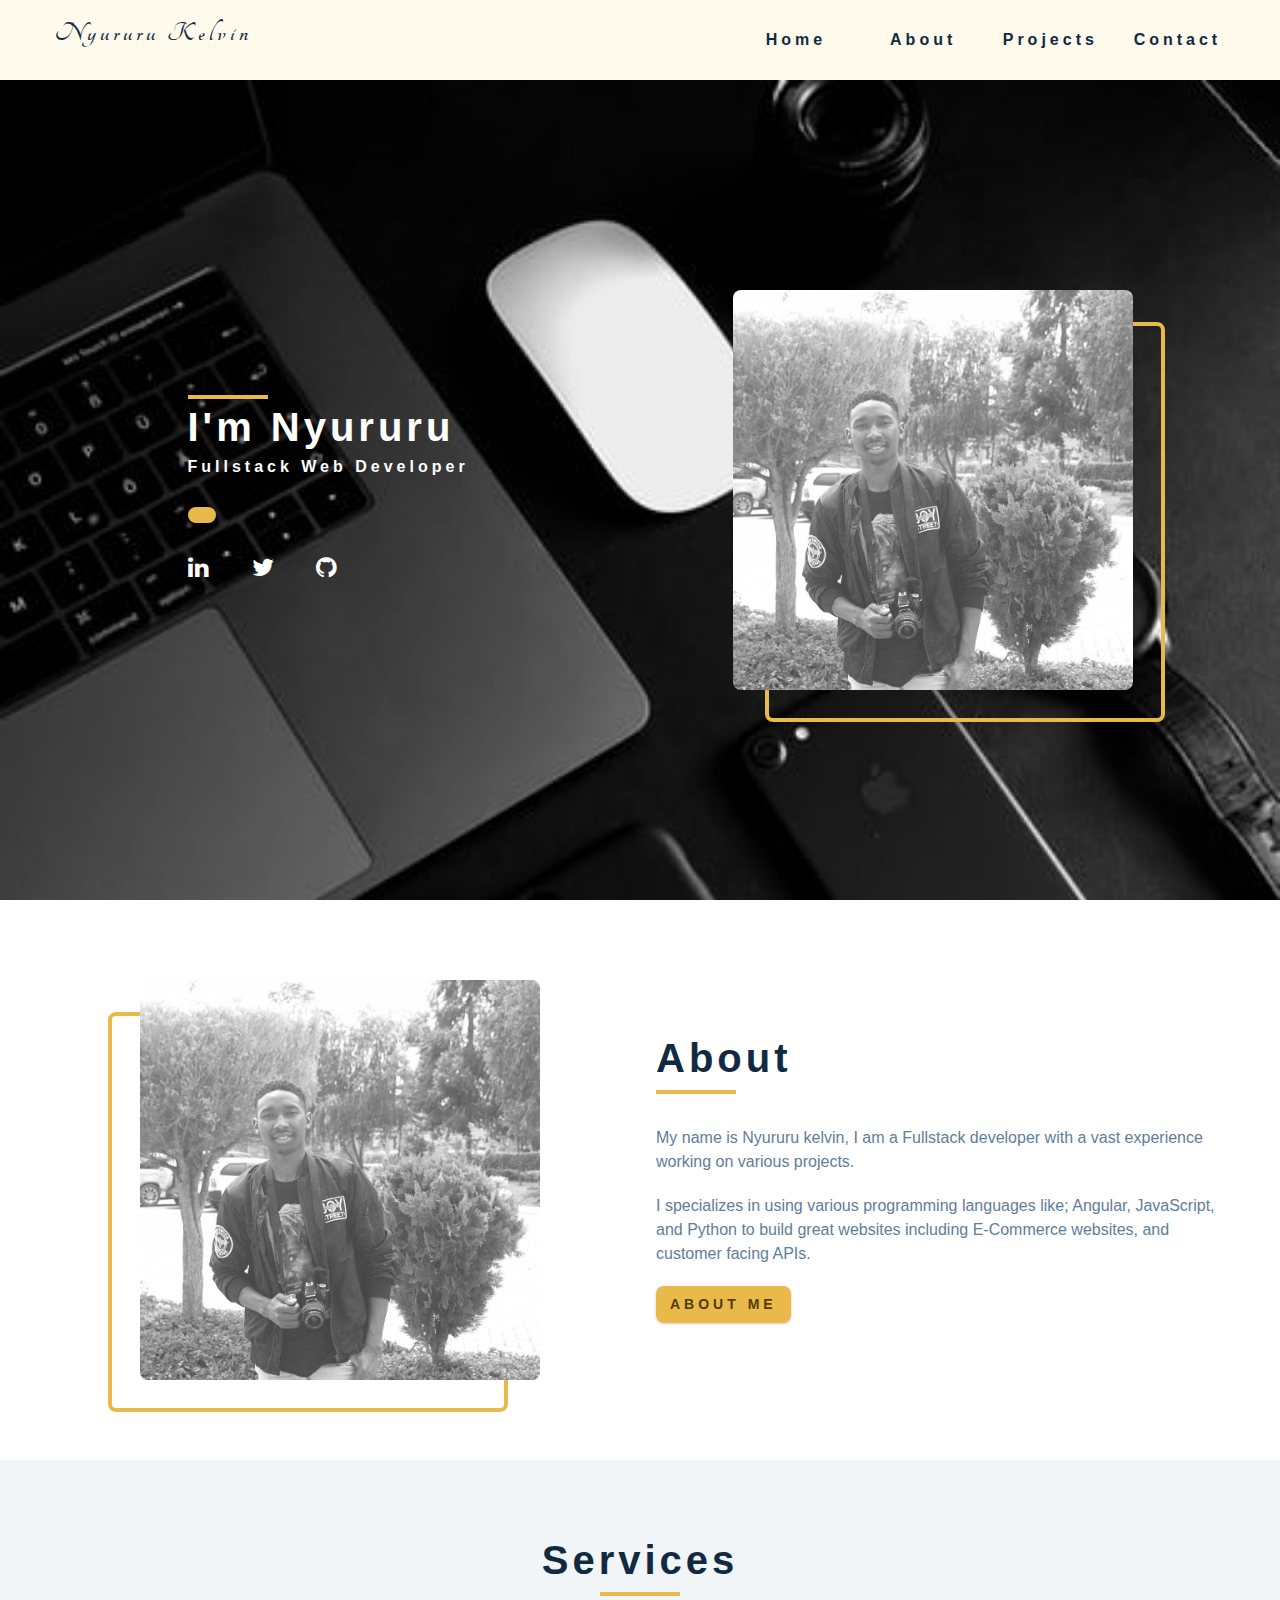
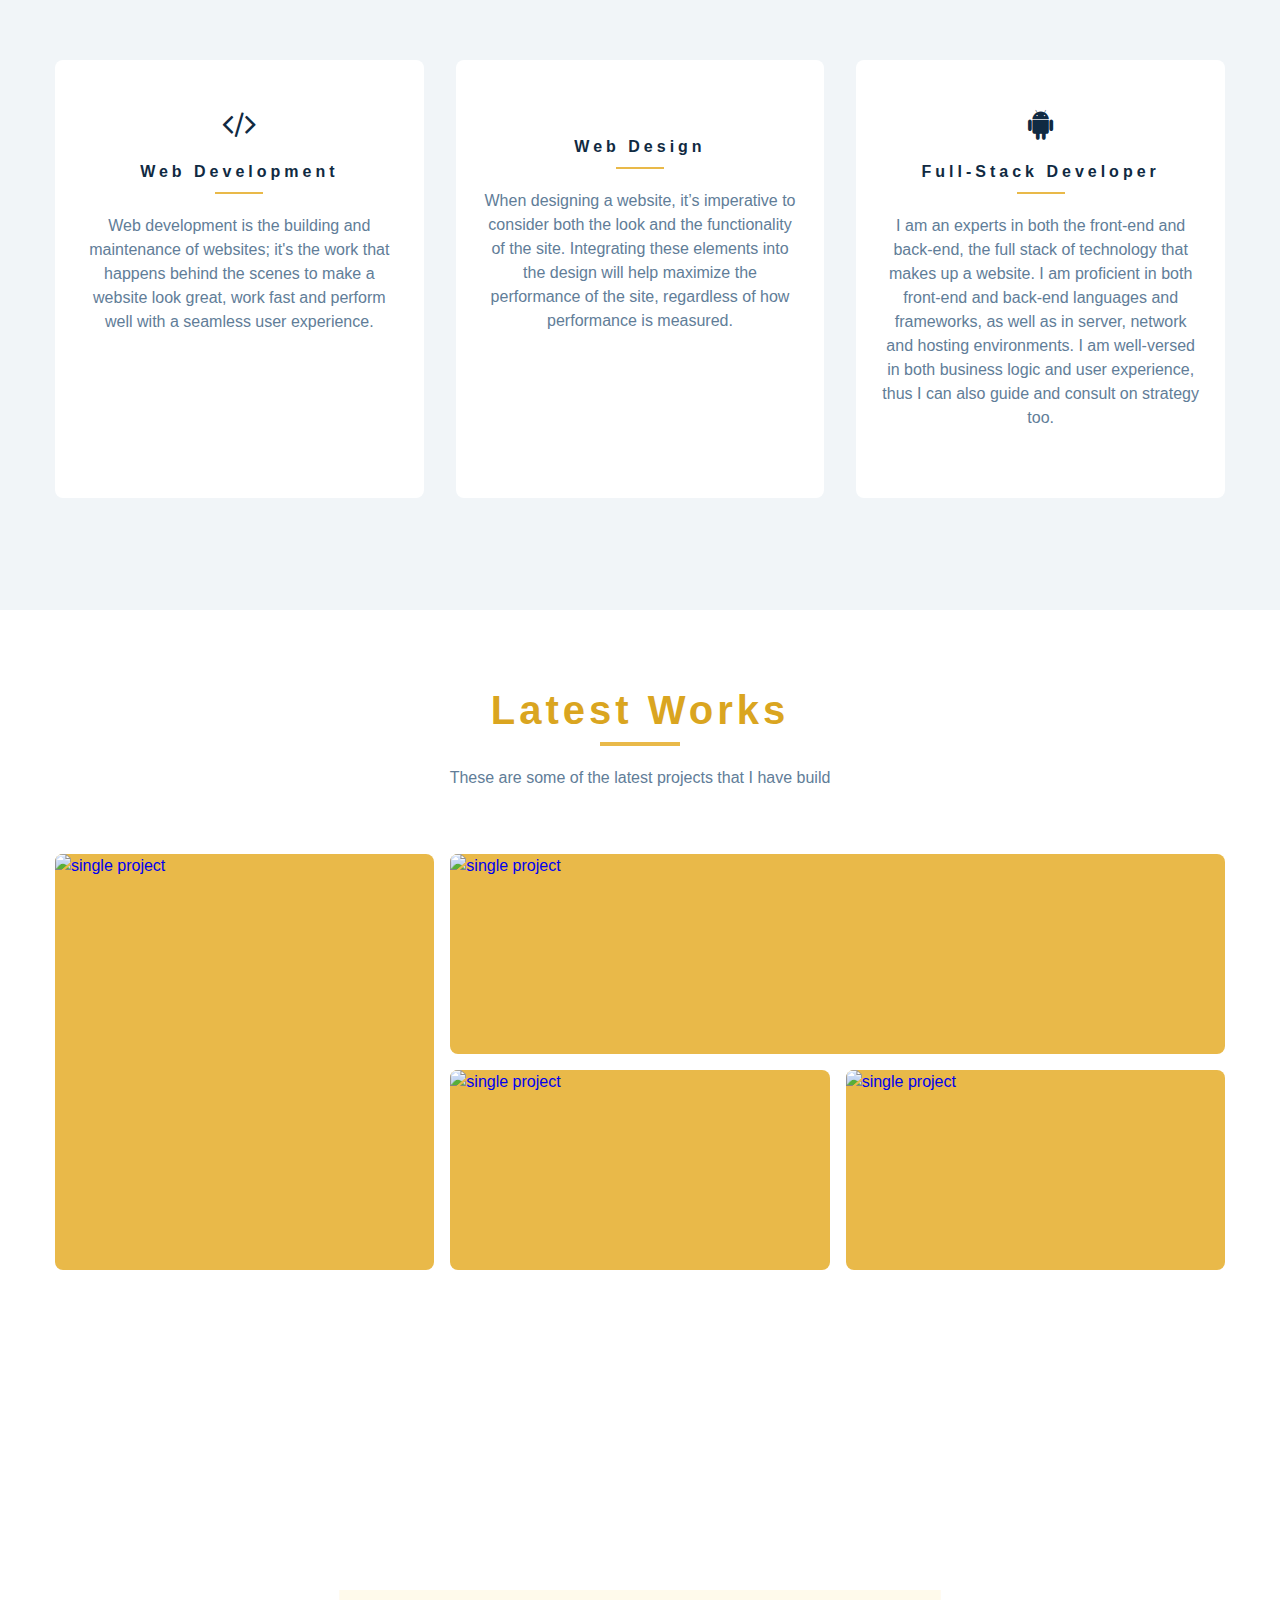
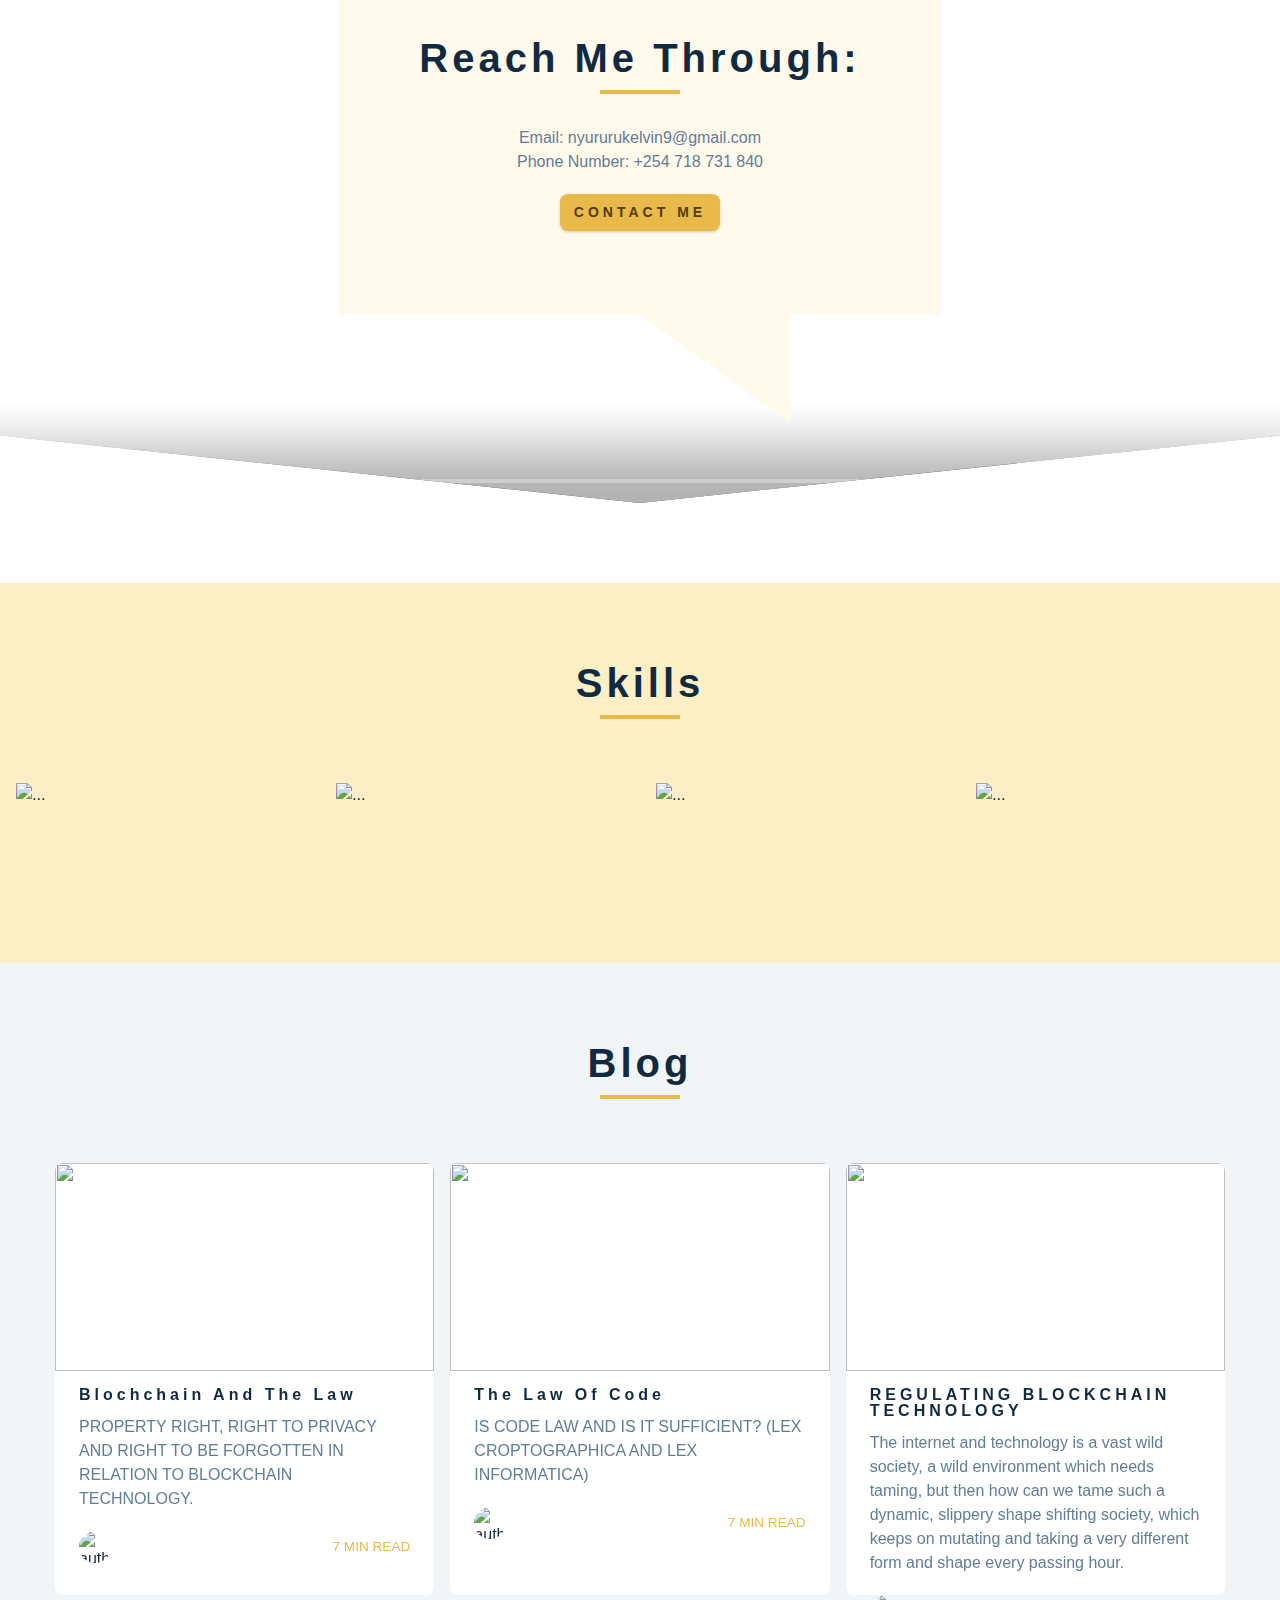
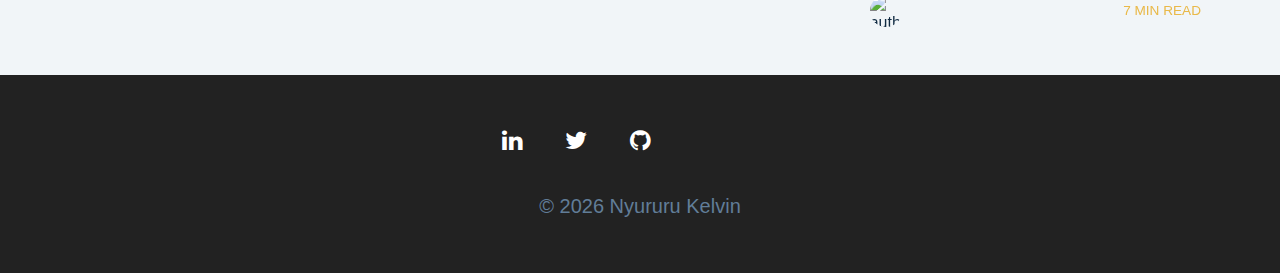
==== index.html @ dbee52d7 "my commit capitalize links" ====
<!DOCTYPE html>
<html lang="en">
  <head>
    <meta charset="UTF-8" />
    <meta name="viewport" content="width=device-width, initial-scale=1.0" />
    <title>Nyururu Kelvin || Home</title>
    <script src="https://code.jquery.com/jquery-3.5.1.slim.min.js" integrity="sha384-DfXdz2htPH0lsSSs5nCTpuj/zy4C+OGpamoFVy38MVBnE+IbbVYUew+OrCXaRkfj" crossorigin="anonymous"></script>
    <script src="https://cdn.jsdelivr.net/npm/popper.js@1.16.1/dist/umd/popper.min.js" integrity="sha384-9/reFTGAW83EW2RDu2S0VKaIzap3H66lZH81PoYlFhbGU+6BZp6G7niu735Sk7lN" crossorigin="anonymous"></script>
    <script src="https://cdn.jsdelivr.net/npm/bootstrap@4.5.3/dist/js/bootstrap.min.js" integrity="sha384-w1Q4orYjBQndcko6MimVbzY0tgp4pWB4lZ7lr30WKz0vr/aWKhXdBNmNb5D92v7s" crossorigin="anonymous"></script>
    <link rel="stylesheet" href="https://cdnjs.cloudflare.com/ajax/libs/font-awesome/4.7.0/css/font-awesome.min.css">
    <link rel="preconnect" href="https://fonts.gstatic.com">
    <link href="https://fonts.googleapis.com/css2?family=Tangerine&display=swap" rel="stylesheet">
    <link rel="stylesheet" href="./css/styles.css" />
  </head>
  <body>
    <div class="container">
    <!-- navbar -->
    <nav class="nav" id="nav">
      <div class="nav-center">
        <!-- nav header -->
        <div class="nav-header">
          <h3 style="font-family: 'Tangerine', cursive;">Nyururu Kelvin</h3>
          <button class="nav-btn" id="nav-btn">
            <i class="fas fa-bars"></i>
          </button>
        </div>
        <!-- nav-links -->
        <ul class="nav-links">
          <li>
            <a href="index.html">home</a>
          </li>
          <li>
            <a href="about.html">about</a>
          </li>
          <li>
            <a href="projects.html">projects</a>
          </li>
          <li>
            <a href="contact.html">contact</a>
          </li>
        </ul>
      </div>
    </nav>
    <!-- end of navbar -->
    <!-- sidebar -->
    <aside class="sidebar" id="sidebar" style="background-image: url(https://images.unsplash.com/photo-1555298305-f64672c34821?ixlib=rb-1.2.1&auto=format&fit=crop&w=1350&q=80);" >
      <div>
        <button class="close-btn" id="close-btn">
          <i class="fas fa-times"></i>
        </button>
        <!-- nav-links -->
        <ul class="sidebar-links">
          <li>
            <a href="index.html">HOME</a>
          </li>
          <li>
            <a href="about.html">ABOUT</a>
          </li>
          <li>
            <a href="projects.html">PROJECTS</a>
          </li>
          <li>
            <a href="contact.html">CONTACT</a>
          </li>
        </ul>
        <!-- social icons -->
        <ul class="social-icons">
          <li>
            <a href="https://www.linkedin.com/in/" class="social-icon">
              <i class="fab fa-linkedin"></i>
            </a>
          </li>
          <li>
            <a href="https://twitter.com/" class="social-icon">
              <i class="fab fa-twitter"></i>
            </a>
          </li>
          <li>
            <a href="https://github.com/" class="social-icon">
              <i class="fab fa-github"></i>
            </a>
          </li>
        </ul>
      </div>
    </aside>
    <!-- end of sidebar -->
    <!-- header -->
    <header class="hero" style="background-image: url(./images/bg.jpeg);" >
      <div class="section-center hero-center">
        <article class="hero-info">
          <div class="underline"></div>
          <h2 style="color: white;" >i'm Nyururu</h2>
          <h4>Fullstack Web Developer</h4>
          <a href="contact.html" class="btn hero-btn"></a>
          <!-- social icons -->
          <ul class="social-icons hero-icons" style="margin-top: 20px;" >
            <li>
              <a href="https://www.linkedin.com/in/" class="social-icon">
                <i class="fa fa-linkedin" style="color:white;"></i>
              </a>
            </li>
            <li>
              <a href="https://twitter.com/" class="social-icon">
                <i class="fa fa-twitter" style="color:white;"></i>
              </a>
            </li>
            <li>
              <a href="https://github.com/" class="social-icon">
                <i class="fa fa-github" style="color:white;"></i>
              </a>
            </li>
          </ul>
        </article>
        <article class="hero-img">
          <img src="images/71184611_1676295675836993_8290108448394182656_n.jpg" class="hero-photo" alt="Nyururu kelvin image" />
        </article>
      </div>
    </header>
    <!-- end of header -->
    <!-- about -->
    <section class="section about">
      <div class="section-center about-center">
        <!-- about img -->
        <article class="about-img">
          <img src="images/71184611_1676295675836993_8290108448394182656_n.jpg" class="hero-photo" alt="Nyururu kelvin image" />
        </article>
        <!-- about info -->
        <article class="about-info">
          <!-- section title -->
          <div class="section-title about-title">
            <h2>about</h2>
            <div class="underline"></div>
          </div>
          <!--end of section title -->
          <p>
            My name is Nyururu kelvin, I am a Fullstack developer with a vast 
            experience working on various projects.


          </p>
          <p>
            I specializes in using various programming languages like; Angular, JavaScript, and Python
            to build great websites including E-Commerce websites, and customer facing APIs.
          </p>
          <a href="about.html" class="btn">about me</a>
        </article>
      </div>
    </section>
    <!-- end of about -->
    <!-- services -->
    <section class="section bg-grey">
      <!-- section title -->
      <div class="section-title">
        <h2>services</h2>
        <div class="underline"></div>
      </div>
      <!--end of section title -->
      <div class="services-center section-center">
        <!-- single service -->
        <article class="service">
          <i class="fa fa-code service-icon"></i>
          <h4>web development</h4>
          <div class="underline"></div>
          <p>
            Web development is the building and maintenance of websites; 
            it's the work that happens behind the scenes to make a website look great, 
            work fast and perform well with a seamless user experience.
          </p>
        </article>
        <!-- end of single service -->
        <!-- single service -->
        <article class="service">
          <i class="fa fa-sketch service-icon"></i>
          <h4>web design</h4>
          <div class="underline"></div>
          <p>
            When designing a website, it’s imperative to consider both the look and the functionality of the site. 
            Integrating these elements into the design will help maximize the performance of the site, regardless of how performance is measured.
          </p>
        </article>
        <!-- end of single service -->
        <!-- single service -->
        <article class="service">
          <i class="fa fa-android service-icon"></i>
          <h4>Full-stack Developer</h4>
          <div class="underline"></div>
          <p>
            I am an experts in both the front-end and back-end, the full stack of technology that makes up a website. 
            I am proficient in both front-end and back-end languages and frameworks, as well as in server, network and hosting environments.
            I am well-versed in both business logic and user experience, thus I can also guide and consult on strategy too.
          </p>
        </article>
        <!-- end of single service -->
      </div>
    </section>
    <!-- end of services -->
    <!-- projects -->
    <section class="section projects" style="background-image: url(https://images.unsplash.com/photo-1555298305-f64672c34821?ixlib=rb-1.2.1&auto=format&fit=crop&w=1350&q=80);" >
      <!-- section title -->
      <div class="section-title">
        <h2 style="color: goldenrod;" >latest works</h2>
        <div class="underline"></div>
        <p class="projects-text">
          These are some of the latest projects that I have build
        </p>
      </div>
      <!--end of section title -->
      <div class="section-center projects-center">
        <!-- single project -->
        <a href="projects.html" class="project-1">
          <article class="project">
            <img
              src="./images/project-1.jpeg"
              alt="single project"
              class="project-img"
            />
            <div class="project-info">
              <h4>Neighbourhood</h4>
              <p>Moringa School</p>
            </div>
          </article>
        </a>
        <!-- end of single project -->
        <!-- single project -->
        <a href="projects.html" class="project-2">
          <article class="project">
            <img
              src="./images/project-2.jpeg"
              alt="single project"
              class="project-img"
            />
            <div class="project-info">
              <h4>Blogging website</h4>
              <p>Moringa School</p>
            </div>
          </article>
        </a>
        <!-- end of single project --><!-- single project -->
        <a href="projects.html" class="project-3">
          <article class="project">
            <img
              src="./images/pizzaworld.png"
              alt="single project"
              class="project-img"
            />
            <div class="project-info">
              <h4>Pizza-world</h4>
              <p>Moringa School</p>
            </div>
          </article>
        </a>
        <!-- end of single project --><!-- single project -->
        <a href="projects.html" class="project-4">
          <article class="project">
            <img
              src="./images/project-4.jpeg"
              alt="single project"
              class="project-img"
            />
            <div class="project-info">
              <h4>GitTracker</h4>
              <p>Moringa School</p>
            </div>
          </article>
        </a>
        <!-- end of single project -->
      </div>
    </section>
    <!-- end of projects -->
    <!-- connect -->
    <section class="connect">
      <video
        controls
        autoplay
        muted
        loop
        class="video-container"
        poster="./images/project-1.jpeg"
      >
        <source src="./videos/connect.mp4" type="video/mp4" />
        Sorry, your browser does not support embedded videos
      </video>
      <div class="video-banner">
        <!-- section title -->
        <div class="section-title">
          <h2>Reach Me Through:</h2>
          <div class="underline"></div>
        </div>
        <!--end of section title -->
        <p class="video-text">
          Email: nyururukelvin9@gmail.com
          <br> Phone Number: +254 718 731 840
        </p>
        <a href="contact.html" class="btn">contact me</a>
      </div>
    </section>
    <!-- end of connect -->
    <!-- skills -->
    <section class="section skills">
      <!-- section title -->
      <div class="section-title">
        <h2>skills</h2>
        <div class="underline"></div>
      </div>
      <!--end of section title -->
      
      <div class="container">    
        <div class="col-12">
            <div class="row services" >
            <div class="card" style="width: 18rem;">
                <img src="./images/js.png" class="card-img-top" alt="...">                
            </div>
            
            <div class="card" style="width: 18rem;">
                <img src="./images/html&css.jpg" class="card-img-top" alt="...">                
            </div>
            
            <div class="card" style="width: 18rem;">
                <img src="./images/Angular.png" class="card-img-top" alt="...">                
            </div>
            <div class="card" style="width: 18rem;">
                <img src="./images/Python.jpg" class="card-img-top" alt="...">                
            </div>
          
            </div> 
            </div> 
          
    
        </div>
    </div>
    <!-- end of skills -->
    <!-- timeline -->
    
    <!-- blog -->
    <section class="section blog">
      <!-- section title -->
      <div class="section-title">
        <h2>blog</h2>
        <div class="underline"></div>
      </div>
      <!--end of section title -->
      <div class="section-center blog-center">
        <!-- single article -->
        <div class="card">
          <!-- front of the card -->
          <div class="card-side card-front">
            <img src="./images/Dataprotection.jpg" alt="" />
            <div class="card-info">
              <h4>Blochchain and the Law</h4>
              <p>
                PROPERTY RIGHT, RIGHT TO PRIVACY AND RIGHT TO BE FORGOTTEN IN RELATION TO BLOCKCHAIN TECHNOLOGY.
              </p>
              <div class="card-footer">
                <img src="./images/hero-img-small.jpg" alt="author image" />
                <p>7 min read</p>
              </div>
            </div>
          </div>
          <!-- card back  -->
          <div class="card-side card-back">
            <a href="https://gilbertmatete6.medium.com/property-right-right-to-privacy-and-right-to-be-forgotten-in-relation-to-blockchain-technology-e818f37cc97a">
              <button class="btn">read more</button>
            </a>
          </div>
        </div>
        <!-- end of single article -->
        <!-- single article -->
        <div class="card">
          <!-- front of the card -->
          <div class="card-side card-front">
            <img src="./images/code-is-law-bits-arte-internet.jpg" alt="" />
            <div class="card-info">
              <h4>The Law of Code</h4>
              <p>
                IS CODE LAW AND IS IT SUFFICIENT? (LEX CROPTOGRAPHICA AND LEX INFORMATICA)
              </p>
              <div class="card-footer">
                <img src="./images/hero-img-small.jpg" alt="author image" />
                <p>7 min read</p>
              </div>
            </div>
          </div>
          <!-- card back  -->
          <div class="card-side card-back">
            <a href="https://gilbertmatete6.medium.com/is-code-law-and-is-it-sufficient-lex-croptographica-and-lex-informatica-29e33f99599c">
              <button class="btn">read more</button>
            </a>
          </div>
        </div>
        <!-- end of single article -->
        <!-- single article -->
        <div class="card">
          <!-- front of the card -->
          <div class="card-side card-front">
            <img src="./images/project-4.jpeg" alt="" />
            <div class="card-info">
              <h4>REGULATING BLOCKCHAIN TECHNOLOGY</h4>
              <p>
                The internet and technology is a vast wild society, a wild environment which needs taming, but then how can we tame such a dynamic, slippery shape shifting society, which keeps on mutating and taking a very different form and shape every passing hour.
              </p>
              <div class="card-footer">
                <img src="./images/hero-img-small.jpg" alt="author image" />
                <p>7 min read</p>
              </div>
            </div>
          </div>
          <!-- card back  -->
          <div class="card-side card-back">
            <a href="https://gilbertmatete6.medium.com/regulating-blockchain-technology-c55feea03589">
              <button class="btn">read more</button>
            </a>
          </div>
        </div>
        <!-- end of single article -->
      </div>
    </section>
    <!--end of  blog -->
    <!-- footer -->
    <footer class="footer">
      <!-- social icons -->
      <ul class="social-icons">
        <li>
          <a href="https://www.linkedin.com/in/" class="social-icon">
            <i class="fa fa-linkedin" style="color:white;"></i>
          </a>
        </li>
        <li>
          <a href="https://twitter.com/" class="social-icon">
            <i class="fa fa-twitter" style="color:white;"></i>
          </a>
        </li>
        <li>
          <a href="https://github.com/" class="social-icon">
            <i class="fa fa-github" style="color:white;"></i>
          </a>
        </li>
      </ul>

      <p>&copy; <span id="date"></span> Nyururu kelvin</p>
    </footer>
    <script src="./js/app.js"></script>
  </body>
</html>
---- css/styles.css ----
/*
=============== 
Fonts
===============
*/
@import url('https://fonts.googleapis.com/css2?family=Dancing+Script&display=swap');

/*
=============== 
Variables
===============
*/

/* * {
  box-sizing: border-box;
} */

body {
  font-family: 'Dancing Script', cursive;
  overflow-x: hidden;
}

.services{
  display: flex;
  flex-direction: row;
  flex-wrap: wrap;
  justify-content: space-around;
  height: 100px;
  
}

:root {
  /* dark shades of primary color*/
  --clr-primary-1: hsl(43, 86%, 17%);
  --clr-primary-2: hsl(43, 77%, 27%);
  --clr-primary-3: hsl(43, 72%, 37%);
  --clr-primary-4: hsl(42, 63%, 48%);
  /* primary/main color */
  --clr-primary-5: hsl(42, 78%, 60%);
  /* lighter shades of primary color */
  --clr-primary-6: hsl(43, 89%, 70%);
  --clr-primary-7: hsl(43, 90%, 76%);
  --clr-primary-8: hsl(45, 86%, 81%);
  --clr-primary-9: hsl(45, 90%, 88%);
  --clr-primary-10: hsl(45, 100%, 96%);
  /* darkest grey - used for headings */
  --clr-grey-1: hsl(209, 61%, 16%);
  --clr-grey-2: hsl(211, 39%, 23%);
  --clr-grey-3: hsl(209, 34%, 30%);
  --clr-grey-4: hsl(209, 28%, 39%);
  /* grey used for paragraphs */
  --clr-grey-5: hsl(210, 22%, 49%);
  --clr-grey-6: hsl(209, 23%, 60%);
  --clr-grey-7: hsl(211, 27%, 70%);
  --clr-grey-8: hsl(210, 31%, 80%);
  --clr-grey-9: hsl(212, 33%, 89%);
  --clr-grey-10: hsl(210, 36%, 96%);
  --clr-white: #fff;
  --ff-primary: "Roboto", sans-serif;
  --ff-secondary: "Open Sans", sans-serif;
  --transition: all 0.3s linear;
  --spacing: 0.25rem;
  --radius: 0.5rem;
  --light-shadow: 0 5px 15px rgba(0, 0, 0, 0.1);
  --dark-shadow: 0 5px 15px rgba(0, 0, 0, 0.2);
  --max-width: 1170px;
}
/*
=============== 
Global Styles
===============
*/

*,
::after,
::before {
  margin: 0;
  padding: 0;
  box-sizing: border-box;
}
body {
  font-family: var(--ff-secondary);
  background: var(--clr-white);
  color: var(--clr-grey-1);
  line-height: 1.5;
  font-size: 0.875rem;
}
ul {
  list-style-type: none;
}
a {
  text-decoration: none;
}
img:not(.nav-logo) {
  width: 100%;
  display: block;
}

h1,
h2,
h3,
h4 {
  letter-spacing: var(--spacing);
  text-transform: capitalize;
  line-height: 1.25;
  margin-bottom: 0.75rem;
  font-family: var(--ff-primary);
}
h1 {
  font-size: 3rem;
}
h2 {
  font-size: 2rem;
}
h3 {
  font-size: 1.25rem;
}
h4 {
  font-size: 0.875rem;
}
p {
  margin-bottom: 1.25rem;
  color: var(--clr-grey-5);
}
@media screen and (min-width: 800px) {
  h1 {
    font-size: 4rem;
  }
  h2 {
    font-size: 2.5rem;
  }
  h3 {
    font-size: 1.75rem;
  }
  h4 {
    font-size: 1rem;
  }
  body {
    font-size: 1rem;
  }
  h1,
  h2,
  h3,
  h4 {
    line-height: 1;
  }
}
/*  global classes */

.btn {
  text-transform: uppercase;
  background: var(--clr-primary-5);
  color: var(--clr-primary-1);
  padding: 0.375rem 0.75rem;
  letter-spacing: var(--spacing);
  display: inline-block;
  font-weight: 700;
  -webkit-transition: var(--transition);
  transition: var(--transition);
  font-size: 0.875rem;
  border: 2px solid transparent;
  cursor: pointer;
  box-shadow: 0 1px 3px rgba(0, 0, 0, 0.2);
  border-radius: var(--radius);
}
.btn:hover {
  color: var(--clr-primary-1);
  background: var(--clr-primary-7);
}
/* section */
.section {
  padding: 5rem 0;
}

.section-center {
  width: 90vw;
  margin: 0 auto;
  max-width: 1170px;
}
@media screen and (min-width: 992px) {
  .section-center {
    width: 95vw;
  }
}
/* added during recording */
.underline {
  width: 5rem;
  height: 0.25rem;
  margin-bottom: 1.25rem;
  background: var(--clr-primary-5);
  margin-left: auto;
  margin-right: auto;
}
.section-title {
  margin-bottom: 4rem;
  text-align: center;
}
.bg-grey {
  background: var(--clr-grey-10);
}
/*
=============== 
Navbar
===============
*/
.nav-links {
  display: none;
}
.nav {
  height: 5rem;
  padding: 1rem;
  display: grid;
  -webkit-box-align: center;
  align-items: center;
  -webkit-transition: var(--transition);
  transition: var(--transition);
}
.nav-center {
  width: 100%;
  max-width: 1170px;
  margin: 0 auto;
}
.nav-header {
  display: grid;
  grid-template-columns: auto 1fr;
  -webkit-box-align: center;
  align-items: center;
}
.nav-btn {
  background: transparent;
  border-color: transparent;
  color: var(--clr-primary-5);
  font-size: 2rem;
  cursor: pointer;
  justify-self: end;
}
@media screen and (min-width: 768px) {
  .nav {
    background: var(--clr-primary-10);
  }
  .nav-btn {
    display: none;
  }
  .nav-links {
    display: grid;
    grid-template-columns: repeat(4, 1fr);
    justify-items: center;
    -webkit-column-gap: 2rem;
    -moz-column-gap: 2rem;
    column-gap: 2rem;
    justify-self: end;
  }
  .nav-links a {
    text-transform: capitalize;
    color: var(--clr-grey-1);
    font-weight: bold;
    letter-spacing: var(--spacing);
    -webkit-transition: var(--transition);
    transition: var(--transition);
  }
  .nav-links a:hover {
    color: var(--clr-primary-5);
  }
  .nav-center {
    display: grid;
    grid-template-columns: auto 1fr;
    -webkit-box-align: center;
    align-items: center;
  }
}
/* fixed navbar */
.navbar-fixed {
  position: fixed;
  top: 0;
  left: 0;
  width: 100%;
  background: var(--clr-white);
  z-index: 2;
  box-shadow: var(--light-shadow);
}
/*
=============== 
Sidebar
===============
*/
.sidebar {
  position: fixed;
  top: 0;
  left: 0;
  width: 100%;
  height: 100%;
  background: var(--clr-grey-10);
  z-index: 4;
  display: grid;
  /* align-items: center;
  justify-content: center; */
  place-items: center;
  -webkit-transition: var(--transition);
  transition: var(--transition);
  /* add later */
  -webkit-transform: translateX(-100%);
  transform: translateX(-100%);
}
/* toggle sidebar */
.show-sidebar {
  -webkit-transform: translateX(0);
  transform: translateX(0);
}
.sidebar-links {
  text-align: center;
}
.sidebar-links a {
  font-size: 2rem;
  text-transform: capitalize;
  -webkit-transition: var(--transition);
  transition: var(--transition);
  color: var(--clr-grey-5);
  letter-spacing: var(--spacing);
  display: inline-block;
  margin-bottom: 1.5rem;
}
.sidebar-links a:hover {
  color: var(--clr-primary-5);
}
.social-icons {
  display: grid;
  margin-top: 3rem;
  width: 20rem;
  grid-template-columns: repeat(5, 1fr);
  justify-items: center;
}
.social-icon {
  font-size: 1.5rem;
  color: var(--clr-grey-1);
  -webkit-transition: var(--transition);
  transition: var(--transition);
}
.social-icon:hover {
  color: var(--clr-primary-5);
}
.close-btn {
  position: absolute;
  top: 1rem;
  right: 1rem;
  font-size: 3rem;
  background: transparent;
  border: transparent;
  -webkit-transition: var(--transition);
  transition: var(--transition);
  color: #bb2525;
  cursor: pointer;
}
.close-btn:hover {
  color: #e66b6b;
}
/*
=============== 
Hero
===============
*/
/* underline added to globals */
.hero .underline {
  margin-bottom: 0.5rem;
  margin-left: 0;
}
.hero-img {
  display: none;
}
.hero {
  background: var(--clr-primary-10);
  background-size: cover;
}
.hero-center {
  min-height: calc(100vh - 5rem);
  display: grid;
  place-items: center;
}
.hero-info h4 {
  color: white;
}
.hero-icons {
  justify-items: start;
}
.hero-btn {
  margin-top: 1.25rem;
}
@media screen and (min-width: 992px) {
  .hero-img {
    display: block;
    position: relative;
  }
  .hero-center {
    grid-template-columns: 1fr 1fr;
  }

  .hero-img::before,
  .about-img::before {
    content: "";
    position: absolute;
    width: 100%;
    height: 100%;
    border: 0.25rem solid var(--clr-primary-5);
    top: 2rem;
    right: -2rem;
    border-radius: var(--radius);
  }
}
.hero-photo {
  max-width: 25rem;
  max-height: 30rem;
  -o-object-fit: cover;
  object-fit: cover;
  border-radius: var(--radius);
  position: relative;
}
/*
=============== 
About
===============
*/
/* section title added to globals */
.about-title {
  text-align: left;
  margin-bottom: 2rem;
}
.about-title .underline {
  margin-left: 0;
}
.about-center {
  display: grid;
  gap: 3rem 2rem;
}
.about-img {
  justify-self: center;
}
@media screen and (min-width: 992px) {
  .about-center {
    grid-template-columns: 1fr 1fr;
  }
  .about-img {
    position: relative;
  }
  .about-img::before {
    left: -2rem;
  }
  .about-info {
    align-self: center;
  }
}
/*
=============== 
Services
===============
*/
/* bg-grey in globals */
.service {
  background: var(--clr-white);
  padding: 3rem 1.5rem;
  margin-bottom: 2rem;
  border-radius: var(--radius);
  text-align: center;
  -webkit-transition: var(--transition);
  transition: var(--transition);
}
.service-icon {
  font-size: 2rem;
  margin-bottom: 1.5rem;
}
.service .underline {
  width: 3rem;
  height: 0.12rem;
  -webkit-transition: var(--transition);
  transition: var(--transition);
}
.service p {
  -webkit-transition: var(--transition);
  transition: var(--transition);
}
.service:hover {
  background: var(--clr-primary-5);
  color: var(--clr-white);
}
.service:hover p {
  color: var(--clr-white);
}
.service:hover .underline {
  background: var(--clr-white);
}
@media screen and (min-width: 676px) {
  .services-center {
    display: grid;
    grid-template-columns: 1fr 1fr;
    -webkit-column-gap: 2rem;
    -moz-column-gap: 2rem;
    column-gap: 2rem;
  }
}
@media screen and (min-width: 992px) {
  .services-center {
    grid-template-columns: 1fr 1fr 1fr;
  }
}
/* talk about small screen 
without grid different setup */
/*
=============== 
Projects
===============
*/
.projects-text {
  width: 85vw;
  max-width: 30rem;
  margin: 0 auto;
}
.project {
  position: relative;
  background: var(--clr-primary-5);
  border-radius: var(--radius);
  margin-bottom: 2rem;
}
.project-info {
  text-align: center;
  color: var(--clr-white);
  position: absolute;
  top: 50%;
  left: 50%;
  -webkit-transform: translate(-50%, -50%);
  transform: translate(-50%, -50%);
  -webkit-transition: var(--transition);
  transition: var(--transition);
  opacity: 0;
}
.project-info p {
  text-transform: capitalize;
  color: var(--clr-white);
}
.project:hover .project-info {
  opacity: 1;
}
.project-img {
  -webkit-transition: var(--transition);
  transition: var(--transition);
  border-radius: var(--radius);
  height: 15rem;
  -o-object-fit: cover;
  object-fit: cover;
}
.project:hover .project-img {
  opacity: 0.1;
}
.project::after {
  content: "";
  position: absolute;
  top: 0;
  left: 0;
  width: 100%;
  height: 100%;
  border: 0.25rem solid var(--clr-white);
  border-radius: var(--radius);
  -webkit-transition: var(--transition);
  transition: var(--transition);
  opacity: 0;
}
.project:hover::after {
  opacity: 1;
  -webkit-transform: scale(0.8);
  transform: scale(0.8);
}
@media screen and (min-width: 676px) {
  .projects-center {
    display: grid;
    grid-template-columns: 1fr 1fr;
    -webkit-column-gap: 2rem;
    -moz-column-gap: 2rem;
    column-gap: 2rem;
  }
}
@media screen and (min-width: 992px) {
  .projects-center {
    grid-template-columns: repeat(3, 1fr);
  }
}
@media screen and (min-width: 1170px) {
  .projects-center {
    grid-template-rows: 200px 200px;
    gap: 1rem;
    grid-template-areas:
      "a b b"
      "a c d";
  }
  .project-img {
    height: 100%;
  }
  .project {
    height: 100%;
  }
  .project-1 {
    grid-area: a;
  }
  .project-2 {
    grid-area: b;
  }
  .project-3 {
    grid-area: c;
  }
  .project-4 {
    grid-area: d;
  }
}
/*
=============== 
Connect
===============
*/
.connect {
  min-height: 40vh;
  position: relative;
  padding: 10rem 0 5rem 0;
  margin: 5rem 0;
}
.video-container {
  position: absolute;
  top: 0;
  left: 0;
  width: 100%;
  height: 100%;
  -o-object-fit: cover;
  object-fit: cover;
  z-index: -2;
}
.connect::after {
  content: "";
  position: absolute;
  top: 0;
  left: 0;
  width: 100%;
  height: 100%;
  background: var(--clr-white);
  /* background: rgba(0, 0, 0, 0.6); */
  opacity: 0.7;
  z-index: -1;
}
.connect {
  display: grid;
  place-items: center;
}
.video-banner .section-title {
  margin-bottom: 2rem;
}
.video-text {
  max-width: 30rem;
}
.video-banner {
  background: var(--clr-primary-10);
  padding: 3rem 5rem 12rem 5rem;
  text-align: center;

  -webkit-clip-path: polygon(
    0% 0%,
    100% 0%,
    100% 75%,
    75% 75%,
    75% 100%,
    50% 75%,
    0% 75%
  );
  clip-path: polygon(
    0% 0%,
    100% 0%,
    100% 75%,
    75% 75%,
    75% 100%,
    50% 75%,
    0% 75%
  );
}
.connect {
  -webkit-clip-path: polygon(
    50% 0%,
    100% 10%,
    100% 90%,
    50% 100%,
    0 90%,
    0 10%
  );
  clip-path: polygon(50% 0%, 100% 10%, 100% 90%, 50% 100%, 0 90%, 0 10%);
}
/*
=============== 
Skills
===============
*/
@media screen and (min-width: 768px) {
  .skills-center {
    display: grid;
    grid-template-columns: 1fr 1fr;
    -webkit-column-gap: 2rem;
    -moz-column-gap: 2rem;
    column-gap: 2rem;
  }
}
.skills {
  background: var(--clr-primary-9);
}
.skills h3 {
  margin: 1.5rem 0;
  color: var(--clr-primary-1);
}
.skill {
  margin-bottom: 1.25rem;
}
.skill p {
  margin-bottom: 0.5rem;
  text-transform: capitalize;
  color: var(--clr-primary-1);
}
.skill-container {
  background: var(--clr-white);
  height: 1rem;
  width: 100%;
  border-radius: var(--radius);
  position: relative;
}
.skill-value {
  position: absolute;
  top: 0;
  left: 0;
  background: var(--clr-primary-5);
  height: 100%;
  width: 50%;
  border-radius: var(--radius);
}
.value-70 {
  width: 70%;
}
.value-80 {
  width: 80%;
}
.skill-text {
  position: absolute;
  top: -2rem;
  left: 50%;
  -webkit-transform: translateX(-50%);
  transform: translateX(-50%);
}
.skill-text-70 {
  left: 100%;
}
.skill-text-80 {
  left: 100%;
}
/*
=============== 
Timeline
===============
*/
.timeline-center {
  width: 80vw;
  max-width: 40rem;
}
.timeline-item {
  border-top: 2px dashed var(--clr-primary-5);
  margin: 0;
  padding: 4rem 2rem;
  position: relative;
}
.timeline p {
  margin-bottom: 0;
}
.timeline-item:nth-child(even) {
  border-left: 2px dashed var(--clr-primary-5);
  border-top-left-radius: 2rem;
  border-bottom-left-radius: 2rem;

  margin-right: 2rem;
  padding-right: 0;
}
.timeline-item:nth-child(odd) {
  border-right: 2px dashed var(--clr-primary-5);
  border-top-right-radius: 2rem;
  border-bottom-right-radius: 2rem;
  margin-left: 2rem;
  padding-left: 0;
}
.timeline-item:first-child {
  border-top: 0;
  border-top-right-radius: 0;
}
.timeline-item:last-child {
  border-bottom-left-radius: 0;
}
.number {
  position: absolute;
  top: 50%;
  -webkit-transform: translate(-50%, -50%);
  transform: translate(-50%, -50%);
  margin-bottom: 0;
  background: var(--clr-primary-5);
  width: 2rem;
  height: 2rem;
  border-radius: 50%;
  display: grid;
  place-items: center;
  color: var(--clr-primary-1);
  font-weight: bold;
}
.timeline-item:nth-child(even) .number {
  left: 0;
}
.timeline-item:nth-child(odd) .number {
  right: 0;
  -webkit-transform: translate(50%, -50%);
  transform: translate(50%, -50%);
}
/*
=============== 
Blog
===============
*/
.blog {
  background: var(--clr-grey-10);
}
.card {
  height: 27rem;
  position: relative;
  /* talk later */
  -webkit-perspective: 1500px;
  perspective: 1500px;
}
.card-side {
  -webkit-transition: all 2s linear;
  transition: all 2s linear;
  -webkit-backface-visibility: hidden;
  backface-visibility: hidden;
  position: absolute;
  top: 0;
  left: 0;
  width: 100%;
  height: 100%;
  border-radius: var(--radius);
  -webkit-transform: translate3d(0, 0, 0);
  visibility: visible;
}
.card-front {
  background: var(--clr-white);
}
.card-back {
  background: var(--clr-primary-10);
  -webkit-transform: rotateY(180deg);
  transform: rotateY(180deg);
  display: grid;
  place-items: center;
}
.card:hover .card-front {
  -webkit-transform: rotateY(-180deg);
  transform: rotateY(-180deg);
}
.card:hover .card-back {
  -webkit-transform: rotateY(0);
  transform: rotateY(0);
}
/* rest of the styles */
.card-info {
  padding: 1rem 1.5rem;
}
.card-front img {
  height: 13rem;
  -o-object-fit: cover;
  object-fit: cover;
  border-top-left-radius: var(--radius);
  border-top-right-radius: var(--radius);
}
.card-footer {
  display: grid;
  grid-template-columns: auto 1fr;
  -webkit-box-align: center;
  align-items: center;
}
.card-footer img {
  width: 2rem;
  height: 2rem;
  -o-object-fit: cover;
  object-fit: cover;
  border-radius: 50%;
}
.card-footer p {
  margin-bottom: 0;
  text-transform: uppercase;
  justify-self: end;
  color: var(--clr-primary-5);
  font-size: 0.85rem;
}
.blog-center {
  display: grid;
  grid-template-columns: repeat(auto-fill, minmax(330px, 1fr));
  gap: 3rem 1rem;
}
/*
=============== 
Footer
===============
*/
.footer {
  padding-bottom: 2rem;
  background: #222;
  display: grid;
  place-items: center;
}
.footer .social-icons {
  margin-bottom: 2rem;
}
.footer .social-icon {
  color: var(--clr-primary-5);
}
.footer .social-icon:hover {
  color: var(--clr-primary-10);
}
.footer p {
  font-size: 1.25rem;
  text-transform: capitalize;
}
/*
=============== 
Single Page
===============
*/
.single-page {
  background: var(--clr-primary-10);
  min-height: calc(100vh - 5rem - 198px);
}
.page-info {
  max-width: 700px;
}
.page-info a {
  text-transform: uppercase;
  color: var(--clr-primary-5);
  -webkit-transition: var(--transition);
  transition: var(--transition);
}
.page-info a:hover {
  color: var(--clr-primary-1);
}

/*
=============== 
Products Page
===============
*/
.projects-hero {
  height: 40vh;
  background: var(--clr-primary-10);
  display: grid;
  place-items: center;
}
.projects-hero .section-title {
  margin-bottom: 0;
}
.single-project {
  background: var(--clr-grey-10);
  border-radius: var(--radius);
}
.project-container img {
  border-top-left-radius: var(--radius);
  border-top-right-radius: var(--radius);
}
.project-container {
  position: relative;
}
.project-icon {
  position: absolute;
  font-size: 1.75rem;
  bottom: 0;
  left: 50%;
  -webkit-transform: translate(-50%, 50%);
  transform: translate(-50%, 50%);
  width: 4rem;
  height: 4rem;
  display: grid;
  place-items: center;
  background: var(--clr-primary-5);
  border-radius: 50%;
  color: var(--clr-primary-1);
  border: 0.375rem solid var(--clr-grey-10);
}
.project-details {
  padding: 2rem 1.5rem;
}
.project-footer {
  display: grid;
  grid-template-columns: 1fr 1fr;
  color: var(--clr-primary-5);
}
.project-footer a {
  color: var(--clr-primary-5);
  text-transform: capitalize;
  -webkit-transition: var(--transition);
  transition: var(--transition);
  justify-self: end;
}
.project-footer a:hover {
  color: var(--clr-primary-1);
}
.projects-page-center {
  display: grid;
  grid-template-columns: repeat(auto-fill, minmax(330px, 1fr));
  gap: 3rem 1rem;
}
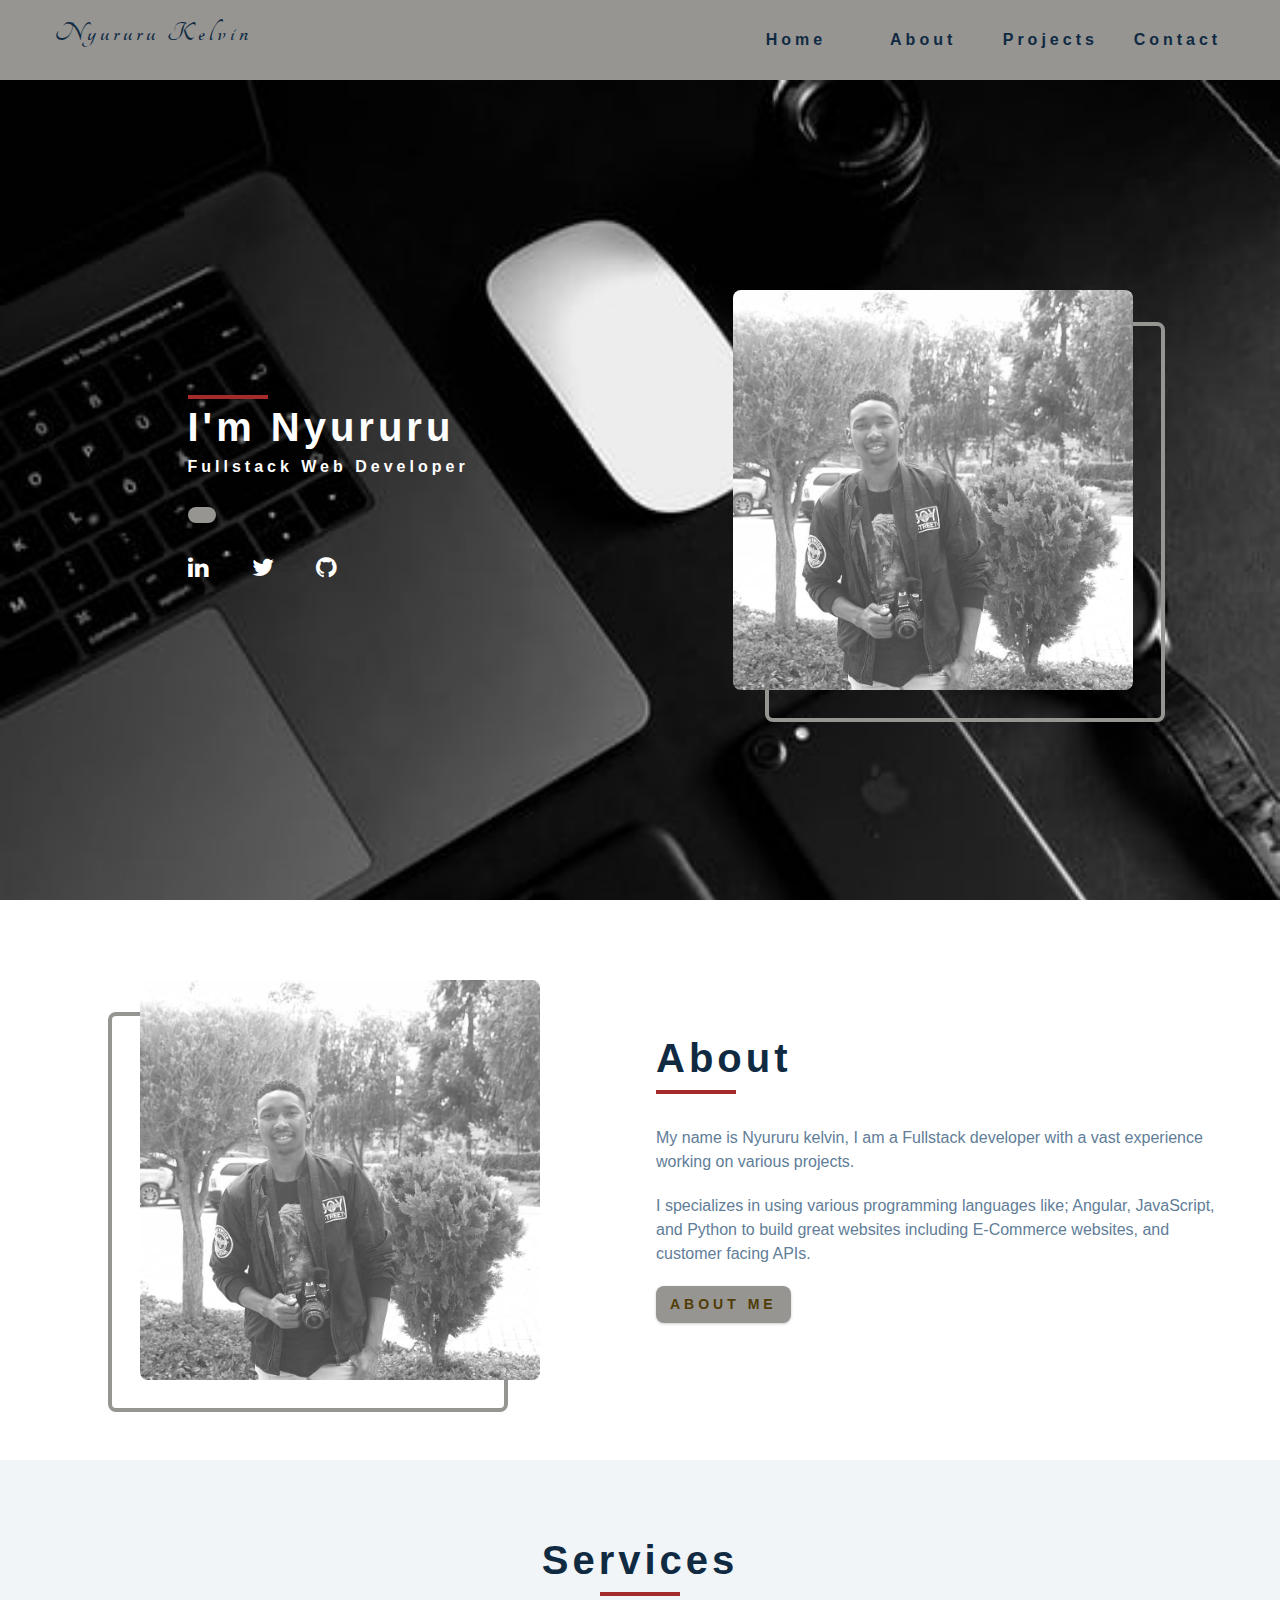
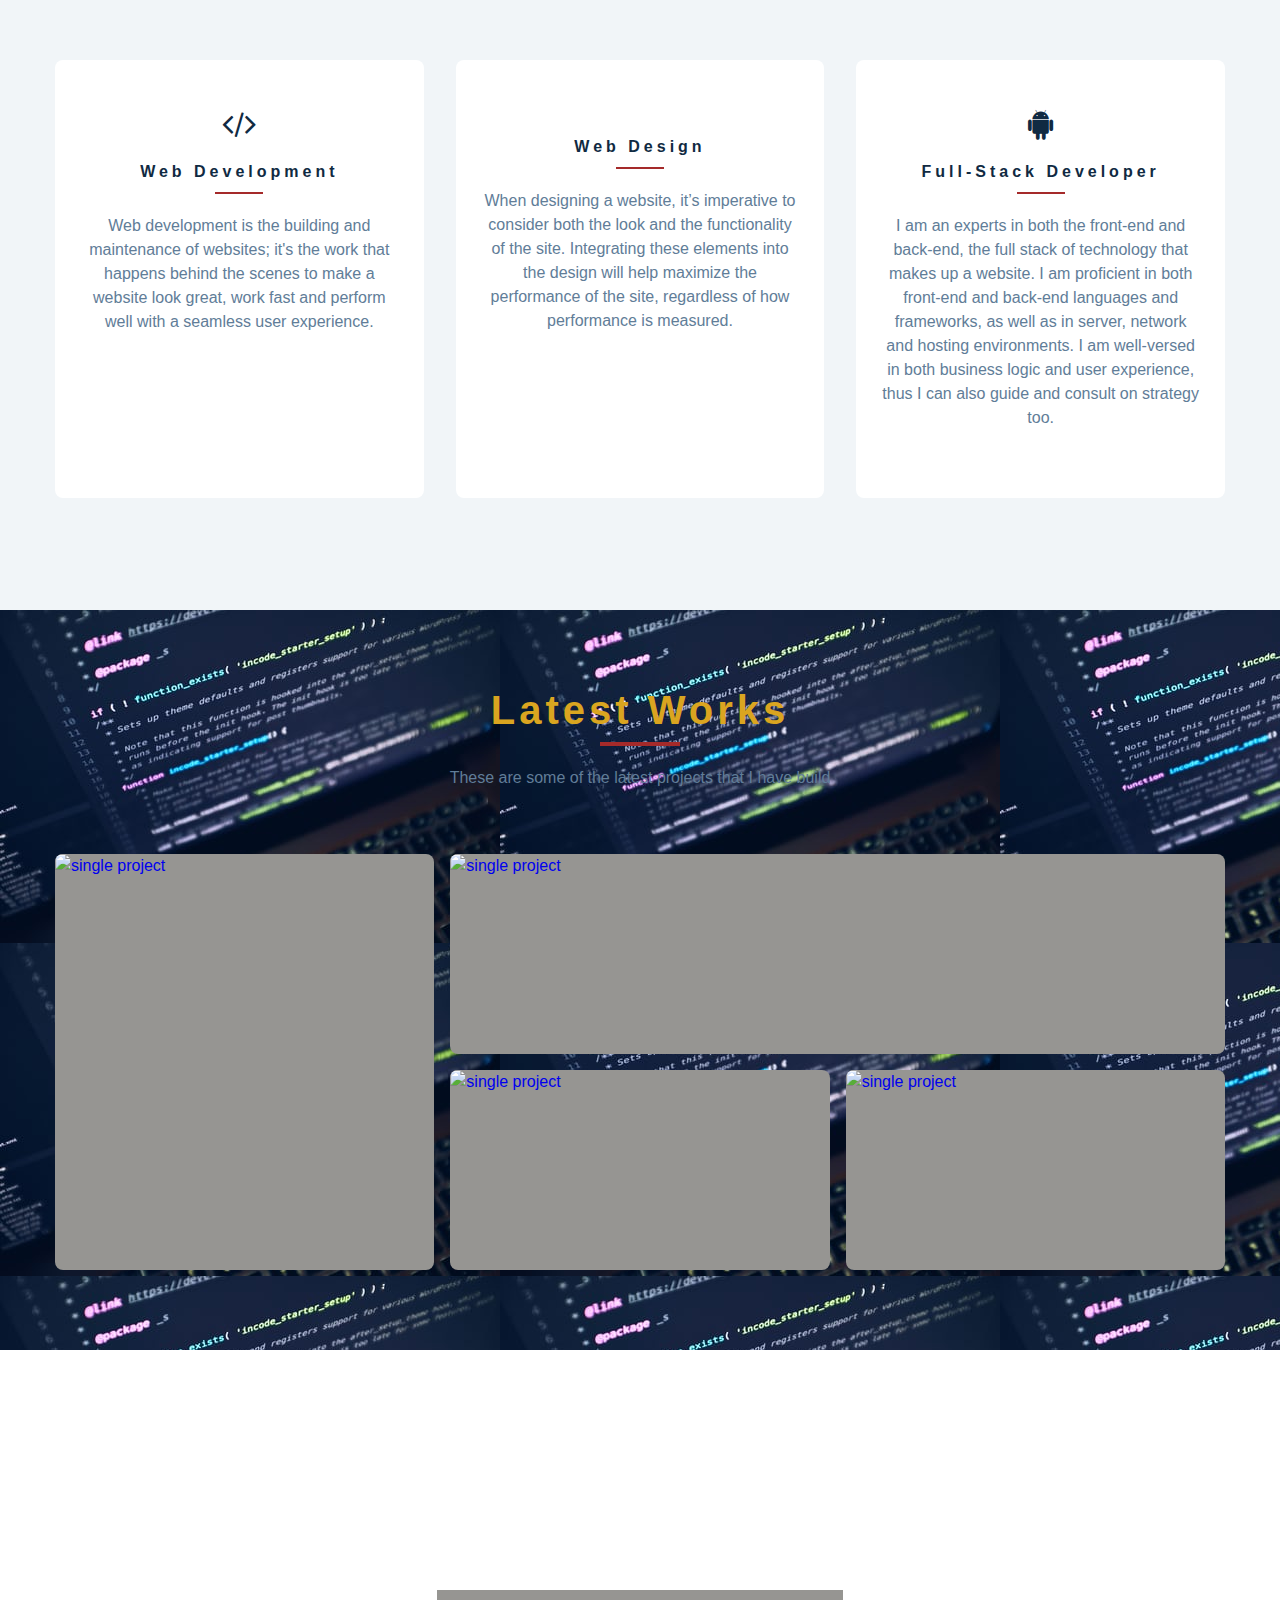
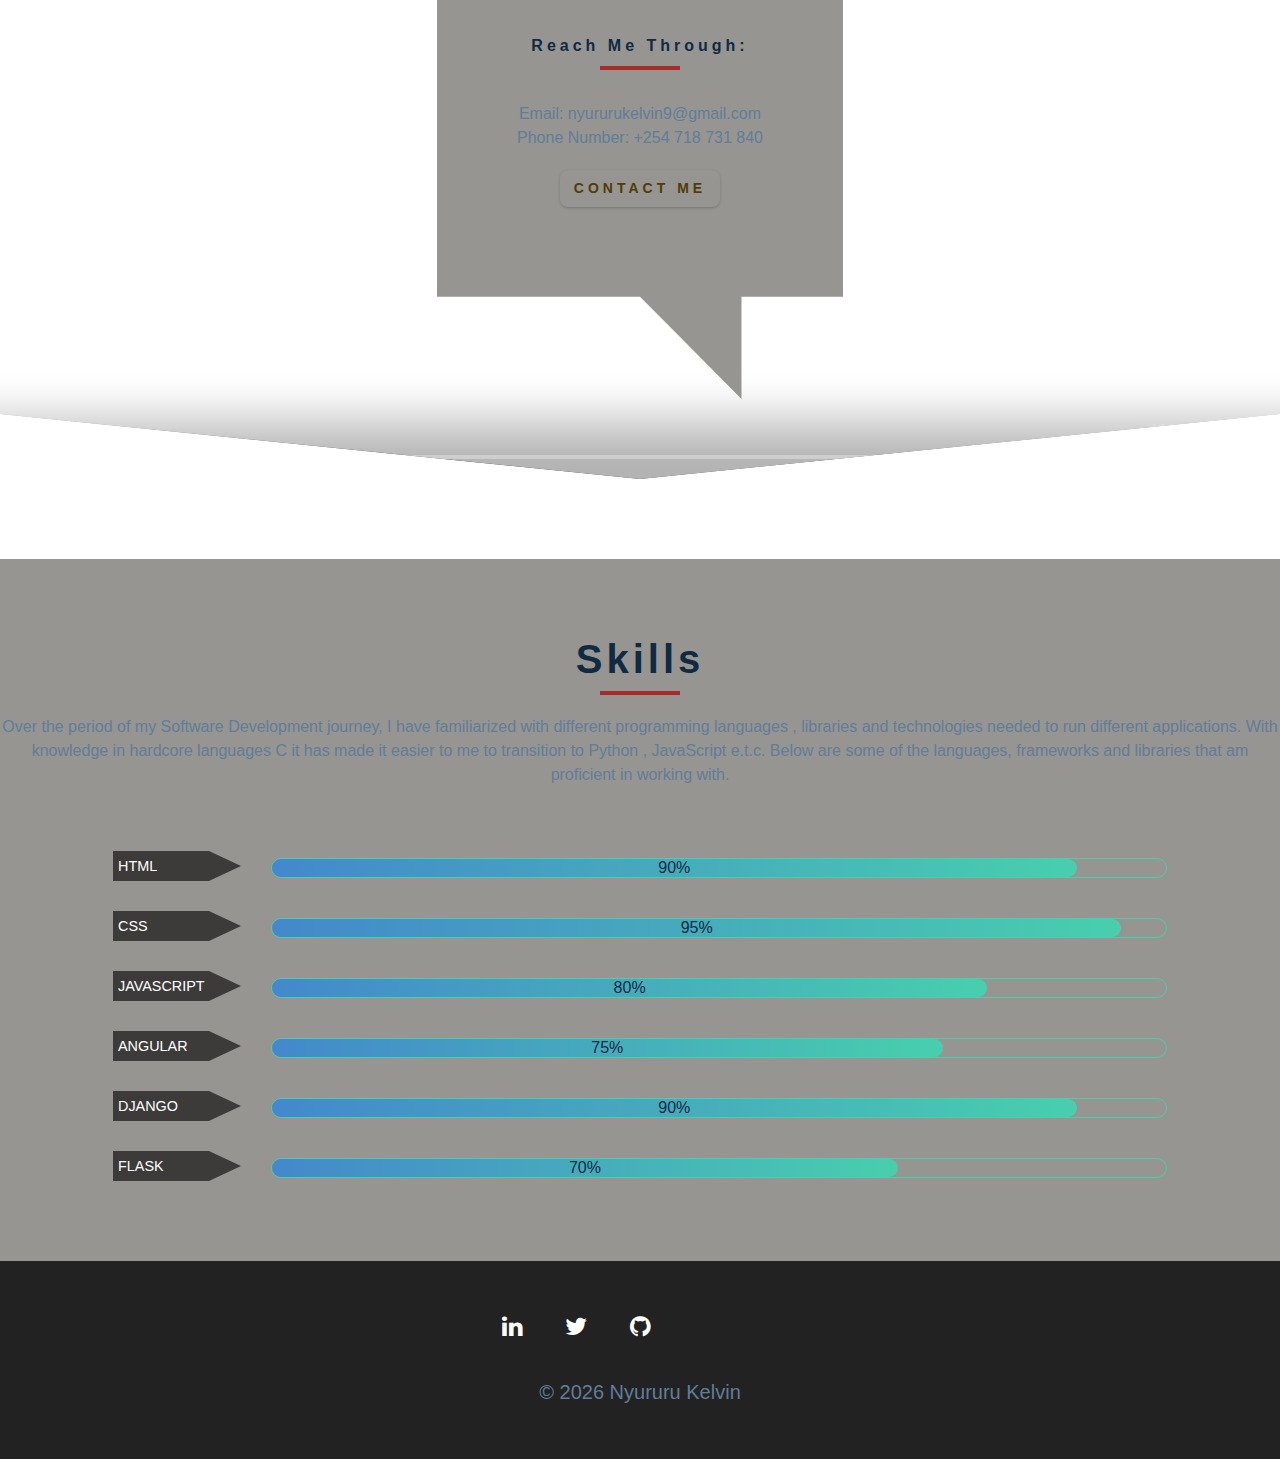
==== commit 7d3efe73: "my commit add video and styling" ====
--- a/index.html
+++ b/index.html
@@ -53,12 +53,16 @@
           <li>
             <a href="index.html">HOME</a>
           </li>
+            <a href="projects.html">PROJECTS</a>
+          </li>
+          <li>
+            <a href="">SKILLS</a>
+          </li>
+          <li>
           <li>
             <a href="about.html">ABOUT</a>
           </li>
           <li>
-            <a href="projects.html">PROJECTS</a>
-          </li>
           <li>
             <a href="contact.html">CONTACT</a>
           </li>
@@ -195,7 +199,7 @@
     </section>
     <!-- end of services -->
     <!-- projects -->
-    <section class="section projects" style="background-image: url(https://images.unsplash.com/photo-1555298305-f64672c34821?ixlib=rb-1.2.1&auto=format&fit=crop&w=1350&q=80);" >
+    <section class="section projects" style="background-image: url(images/bg2.jpeg);" >
       <!-- section title -->
       <div class="section-title">
         <h2 style="color: goldenrod;" >latest works</h2>
@@ -283,7 +287,7 @@
       <div class="video-banner">
         <!-- section title -->
         <div class="section-title">
-          <h2>Reach Me Through:</h2>
+          <h4>Reach Me Through:</h4>
           <div class="underline"></div>
         </div>
         <!--end of section title -->
@@ -301,120 +305,63 @@
       <div class="section-title">
         <h2>skills</h2>
         <div class="underline"></div>
+        <p>Over the period of my Software Development journey, I have familiarized with different programming languages , libraries and technologies needed to run different applications. With knowledge in hardcore languages C it has made it easier to me to transition to Python , JavaScript e.t.c. Below are some of the languages, frameworks and libraries that am proficient in working with.</p>
       </div>
       <!--end of section title -->
-      
-      <div class="container">    
-        <div class="col-12">
-            <div class="row services" >
-            <div class="card" style="width: 18rem;">
-                <img src="./images/js.png" class="card-img-top" alt="...">                
-            </div>
-            
-            <div class="card" style="width: 18rem;">
-                <img src="./images/html&css.jpg" class="card-img-top" alt="...">                
-            </div>
-            
-            <div class="card" style="width: 18rem;">
-                <img src="./images/Angular.png" class="card-img-top" alt="...">                
-            </div>
-            <div class="card" style="width: 18rem;">
-                <img src="./images/Python.jpg" class="card-img-top" alt="...">                
-            </div>
-          
-            </div> 
-            </div> 
-          
-    
+      <div class="container">
+        <div class="html">
+          <div class="tag-html">
+              <p>HTML</p>
+          </div>
+          <div class="progressbar">
+              <div class="bar-progress" data-done="90">90%</div>
+          </div>
         </div>
+      <div class="html">
+          <div class="tag-css">
+              <p>CSS</p>
+          </div>
+          <div class="progressbar">
+              <div class="bar-progress" data-done="95">95%</div>
+          </div>
+      </div>
+      <div class="html">
+          <div class="tag-javascript">
+              <p>JAVASCRIPT</p>
+          </div>
+          <div class="progressbar">
+              <div class="bar-progress" data-done="80">80%</div>
+          </div>
+      </div>
+      <div class="html">
+          <div class="tag-angular">
+              <p>ANGULAR</p>
+          </div>
+          <div class="progressbar">
+              <div class="bar-progress" data-done="75">75%</div>
+          </div>
+      </div>
+      <div class="html">
+          <div class="tag-django">
+              <p>DJANGO</p>
+          </div>
+          <div class="progressbar">
+              <div class="bar-progress" data-done="90">90%</div>
+          </div>
+      </div>
+      <div class="html">
+          <div class="tag-flask">
+              <p>FLASK</p>
+          </div>
+          <div class="progressbar">
+              <div class="bar-progress" data-done="70">70%</div>
+          </div>
+      </div>
+    </div>
+
     </div>
     <!-- end of skills -->
-    <!-- timeline -->
-    
-    <!-- blog -->
-    <section class="section blog">
-      <!-- section title -->
-      <div class="section-title">
-        <h2>blog</h2>
-        <div class="underline"></div>
-      </div>
-      <!--end of section title -->
-      <div class="section-center blog-center">
-        <!-- single article -->
-        <div class="card">
-          <!-- front of the card -->
-          <div class="card-side card-front">
-            <img src="./images/Dataprotection.jpg" alt="" />
-            <div class="card-info">
-              <h4>Blochchain and the Law</h4>
-              <p>
-                PROPERTY RIGHT, RIGHT TO PRIVACY AND RIGHT TO BE FORGOTTEN IN RELATION TO BLOCKCHAIN TECHNOLOGY.
-              </p>
-              <div class="card-footer">
-                <img src="./images/hero-img-small.jpg" alt="author image" />
-                <p>7 min read</p>
-              </div>
-            </div>
-          </div>
-          <!-- card back  -->
-          <div class="card-side card-back">
-            <a href="https://gilbertmatete6.medium.com/property-right-right-to-privacy-and-right-to-be-forgotten-in-relation-to-blockchain-technology-e818f37cc97a">
-              <button class="btn">read more</button>
-            </a>
-          </div>
-        </div>
-        <!-- end of single article -->
-        <!-- single article -->
-        <div class="card">
-          <!-- front of the card -->
-          <div class="card-side card-front">
-            <img src="./images/code-is-law-bits-arte-internet.jpg" alt="" />
-            <div class="card-info">
-              <h4>The Law of Code</h4>
-              <p>
-                IS CODE LAW AND IS IT SUFFICIENT? (LEX CROPTOGRAPHICA AND LEX INFORMATICA)
-              </p>
-              <div class="card-footer">
-                <img src="./images/hero-img-small.jpg" alt="author image" />
-                <p>7 min read</p>
-              </div>
-            </div>
-          </div>
-          <!-- card back  -->
-          <div class="card-side card-back">
-            <a href="https://gilbertmatete6.medium.com/is-code-law-and-is-it-sufficient-lex-croptographica-and-lex-informatica-29e33f99599c">
-              <button class="btn">read more</button>
-            </a>
-          </div>
-        </div>
-        <!-- end of single article -->
-        <!-- single article -->
-        <div class="card">
-          <!-- front of the card -->
-          <div class="card-side card-front">
-            <img src="./images/project-4.jpeg" alt="" />
-            <div class="card-info">
-              <h4>REGULATING BLOCKCHAIN TECHNOLOGY</h4>
-              <p>
-                The internet and technology is a vast wild society, a wild environment which needs taming, but then how can we tame such a dynamic, slippery shape shifting society, which keeps on mutating and taking a very different form and shape every passing hour.
-              </p>
-              <div class="card-footer">
-                <img src="./images/hero-img-small.jpg" alt="author image" />
-                <p>7 min read</p>
-              </div>
-            </div>
-          </div>
-          <!-- card back  -->
-          <div class="card-side card-back">
-            <a href="https://gilbertmatete6.medium.com/regulating-blockchain-technology-c55feea03589">
-              <button class="btn">read more</button>
-            </a>
-          </div>
-        </div>
-        <!-- end of single article -->
-      </div>
-    </section>
-    <!--end of  blog -->
+  
     <!-- footer -->
     <footer class="footer">
       <!-- social icons -->
--- a/css/styles.css
+++ b/css/styles.css
@@ -1,19 +1,4 @@
-/*
-=============== 
-Fonts
-===============
-*/
 @import url('https://fonts.googleapis.com/css2?family=Dancing+Script&display=swap');
-
-/*
-=============== 
-Variables
-===============
-*/
-
-/* * {
-  box-sizing: border-box;
-} */
 
 body {
   font-family: 'Dancing Script', cursive;
@@ -36,13 +21,13 @@
   --clr-primary-3: hsl(43, 72%, 37%);
   --clr-primary-4: hsl(42, 63%, 48%);
   /* primary/main color */
-  --clr-primary-5: hsl(42, 78%, 60%);
+  --clr-primary-5: hsl(45, 2%, 58%);
   /* lighter shades of primary color */
-  --clr-primary-6: hsl(43, 89%, 70%);
-  --clr-primary-7: hsl(43, 90%, 76%);
-  --clr-primary-8: hsl(45, 86%, 81%);
-  --clr-primary-9: hsl(45, 90%, 88%);
-  --clr-primary-10: hsl(45, 100%, 96%);
+  --clr-primary-6: hsl(45, 2%, 58%);
+  --clr-primary-7: hsl(45, 2%, 58%);
+  --clr-primary-8: hsl(45, 2%, 58%);
+  --clr-primary-9: hsl(45, 2%, 58%);
+  --clr-primary-10: hsl(45, 2%, 58%);
   /* darkest grey - used for headings */
   --clr-grey-1: hsl(209, 61%, 16%);
   --clr-grey-2: hsl(211, 39%, 23%);
@@ -187,7 +172,7 @@
   width: 5rem;
   height: 0.25rem;
   margin-bottom: 1.25rem;
-  background: var(--clr-primary-5);
+  background-color: brown;
   margin-left: auto;
   margin-right: auto;
 }
@@ -1005,3 +990,55 @@
   grid-template-columns: repeat(auto-fill, minmax(330px, 1fr));
   gap: 3rem 1rem;
 }
+
+/* Skills Section */
+
+#skills{
+  height: 100vh;
+  background: linear-gradient(to right, white,rgb(82, 75, 75));
+  margin-bottom: 0;
+}
+
+.html{
+  display: flex;
+  flex-wrap: wrap;
+  justify-content: center;
+  margin-top: 30px;
+}
+
+div[class^='tag-']{
+  clip-path: polygon(75% 0%,100% 50%,75% 100%,0% 100%,0% 50%,0% 0%);
+  width: 10%;
+  height: 30px;
+  background-color: rgba(0,0, 0,.6) ;
+  margin-right: 30px;
+  padding-left: 5px;
+}
+
+div[class^='tag-'] p{
+  text-align: left;
+  color: white;
+  font-size: 0.9rem;
+  padding-top: 5px;
+}
+.progressbar{
+  width: 70%;
+  height: 20px;
+  border: 1px solid #48CFAD;
+  border-radius: 20px;
+  margin-top: 7px;
+}
+
+.bar-progress{
+  background:linear-gradient(to left, #48CFAD,#48CF);
+  height: 100%;
+  width: 0;
+  opacity: 0;
+  border-radius: 20px;
+  display: flex;
+  align-items: center;
+  justify-content: center;
+  transition: 1s ease;
+  text-align: center;
+
+}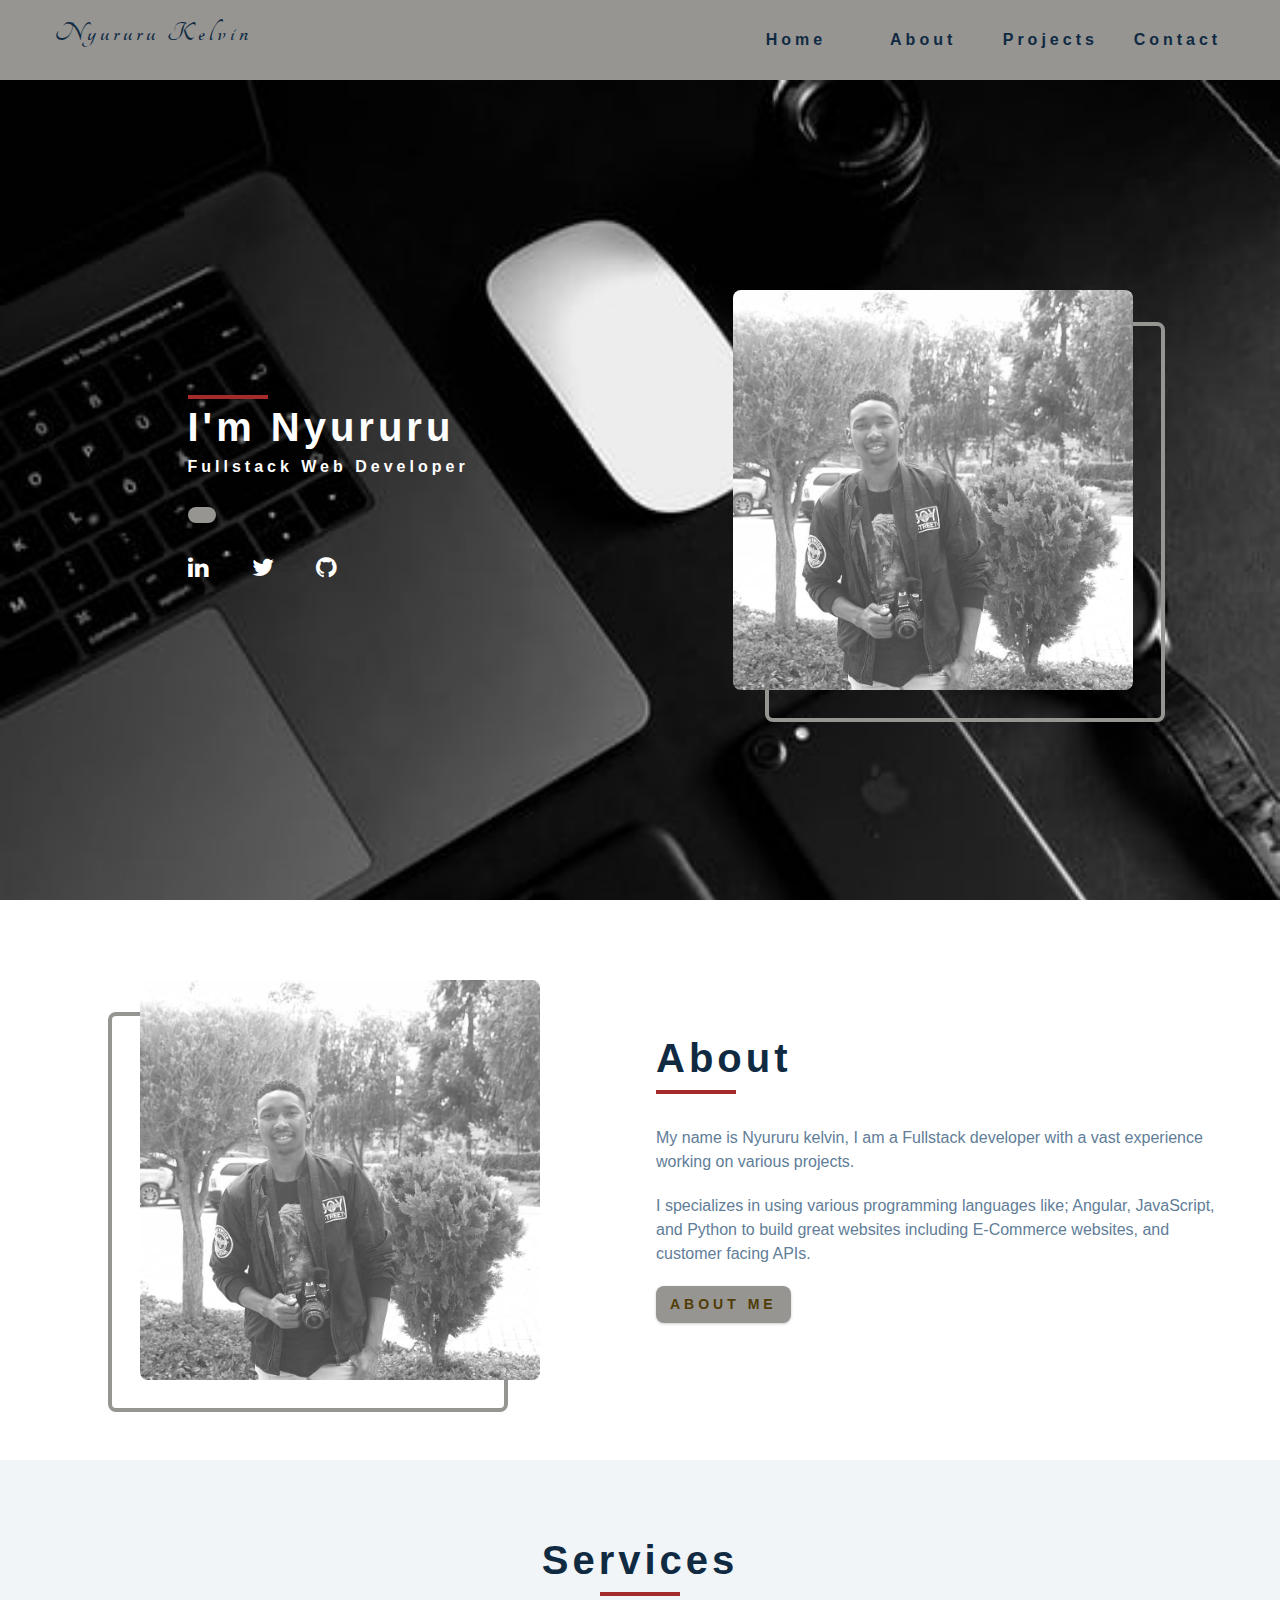
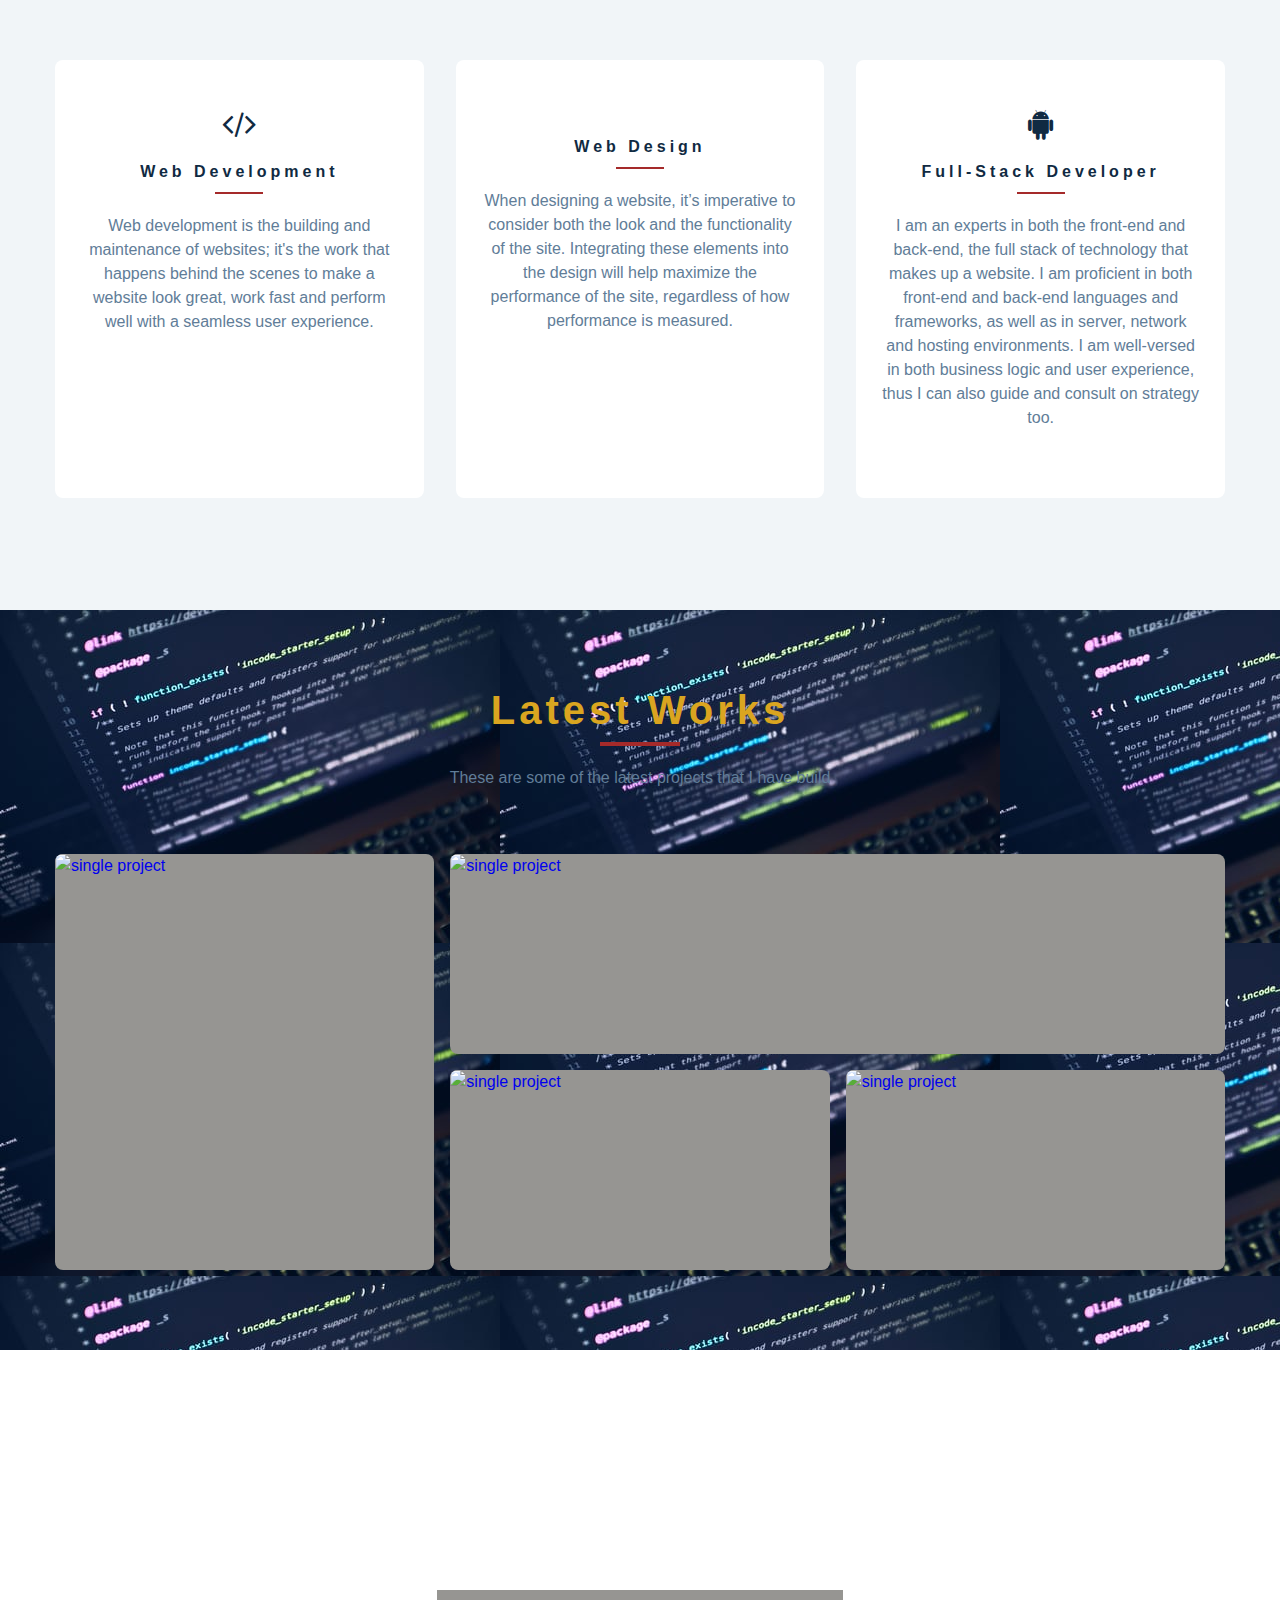
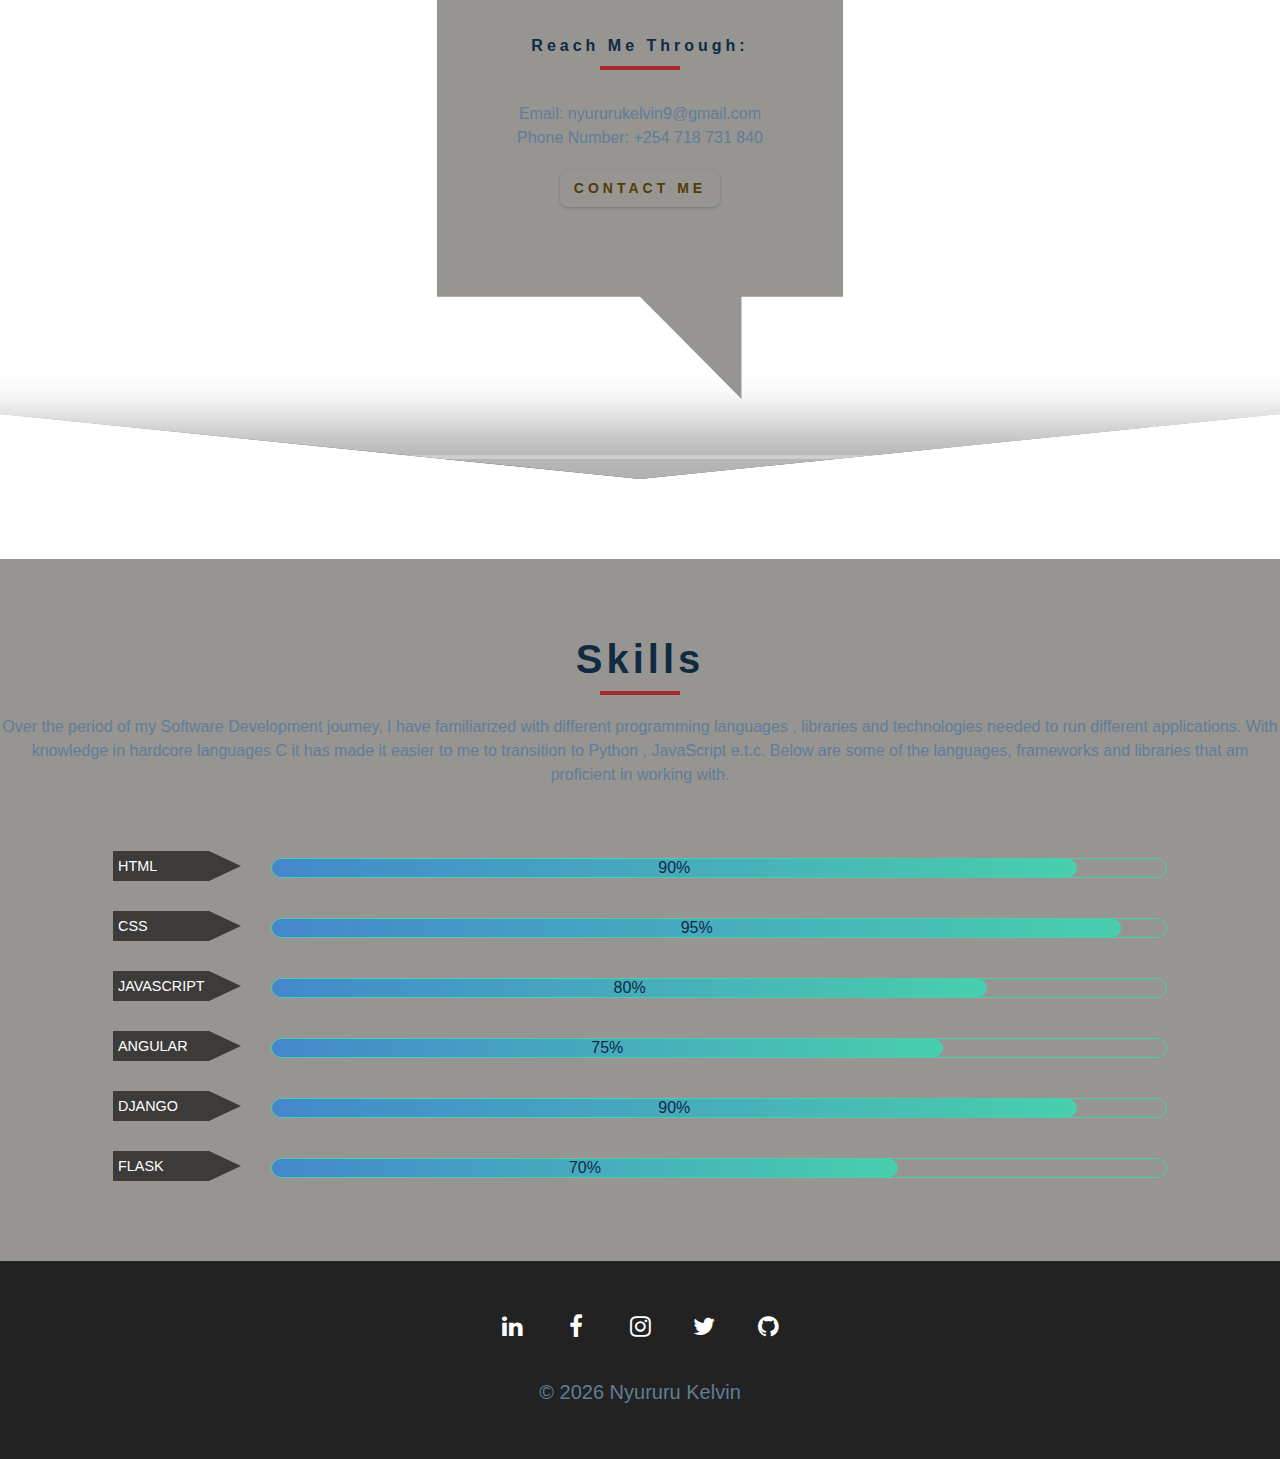
==== commit c69aaa68: "my commit add social platforms" ====
--- a/index.html
+++ b/index.html
@@ -372,6 +372,16 @@
           </a>
         </li>
         <li>
+          <a href="https://www.linkedin.com/in/" class="social-icon">
+            <i class="fa fa-facebook" style="color:white;"></i>
+          </a>
+        </li>
+        <li>
+          <a href="https://www.linkedin.com/in/" class="social-icon">
+            <i class="fa fa-instagram" style="color:white;"></i>
+          </a>
+        </li>
+        <li>
           <a href="https://twitter.com/" class="social-icon">
             <i class="fa fa-twitter" style="color:white;"></i>
           </a>
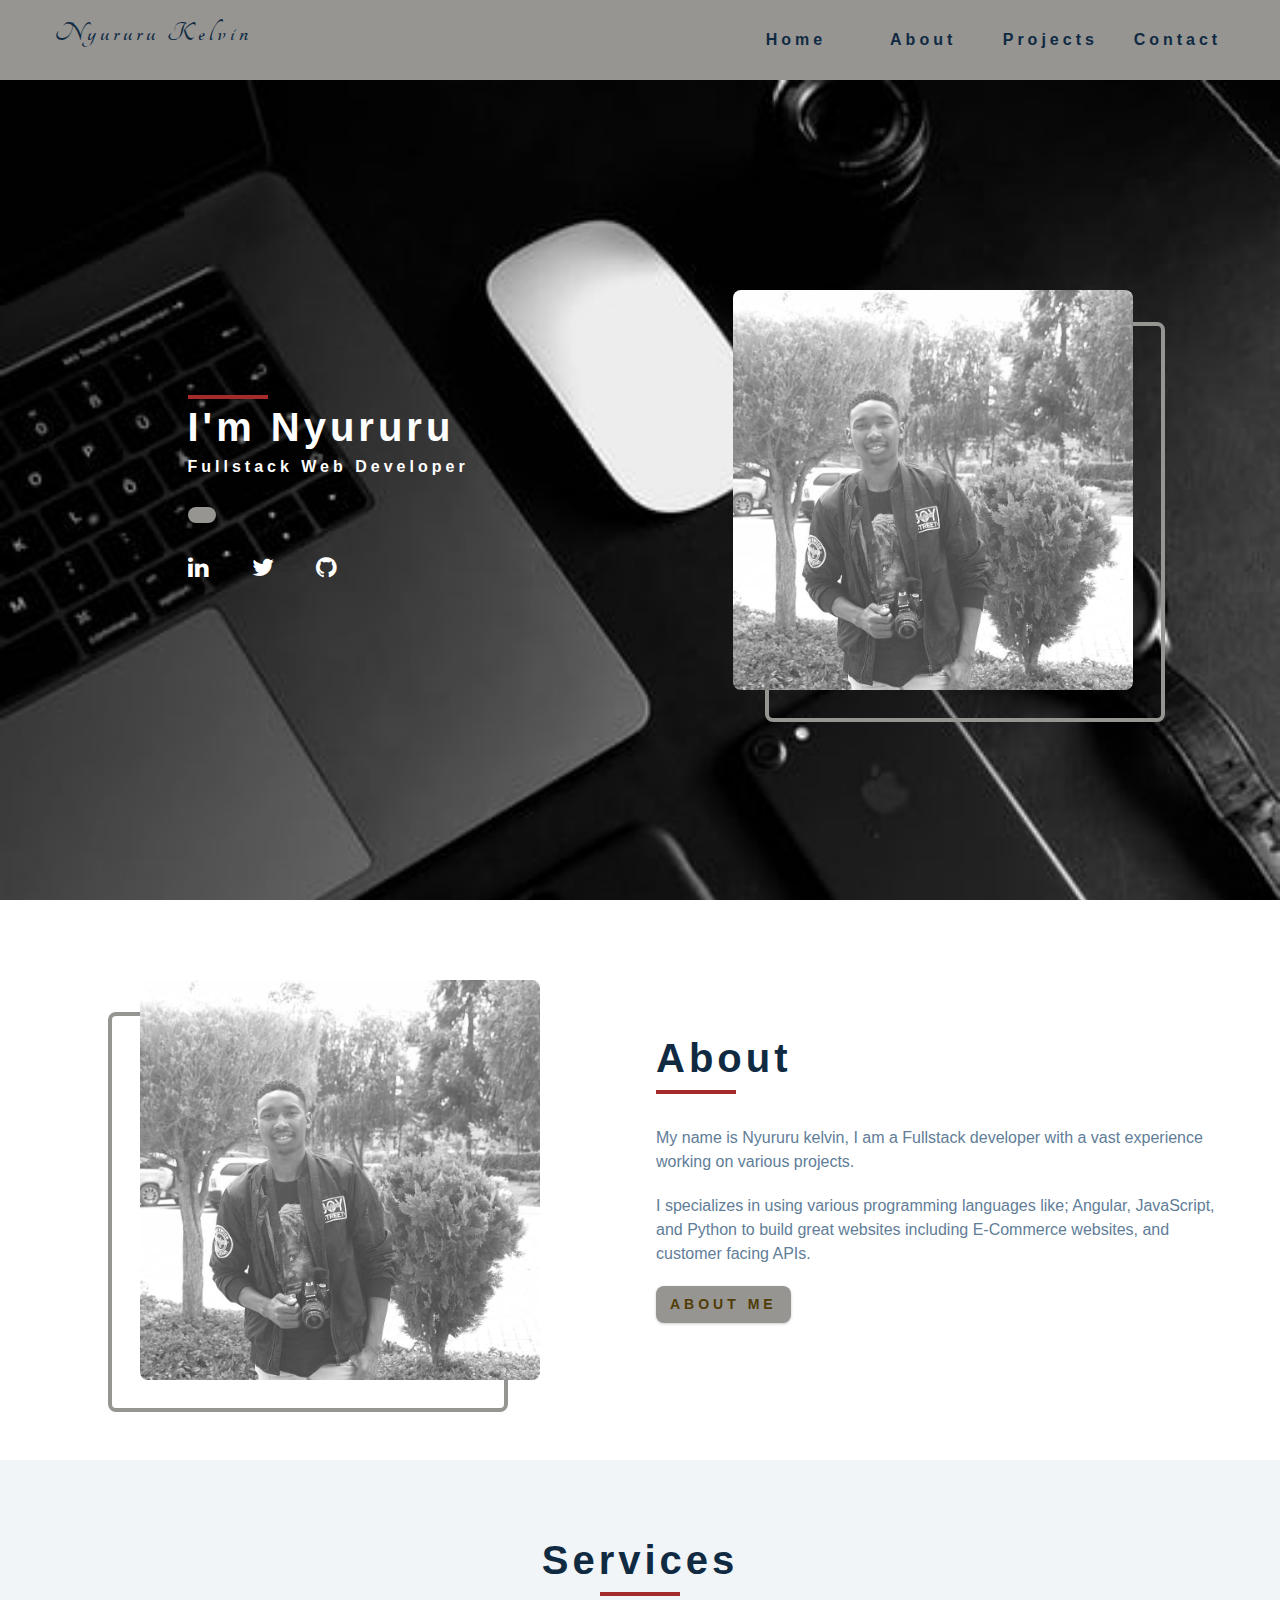
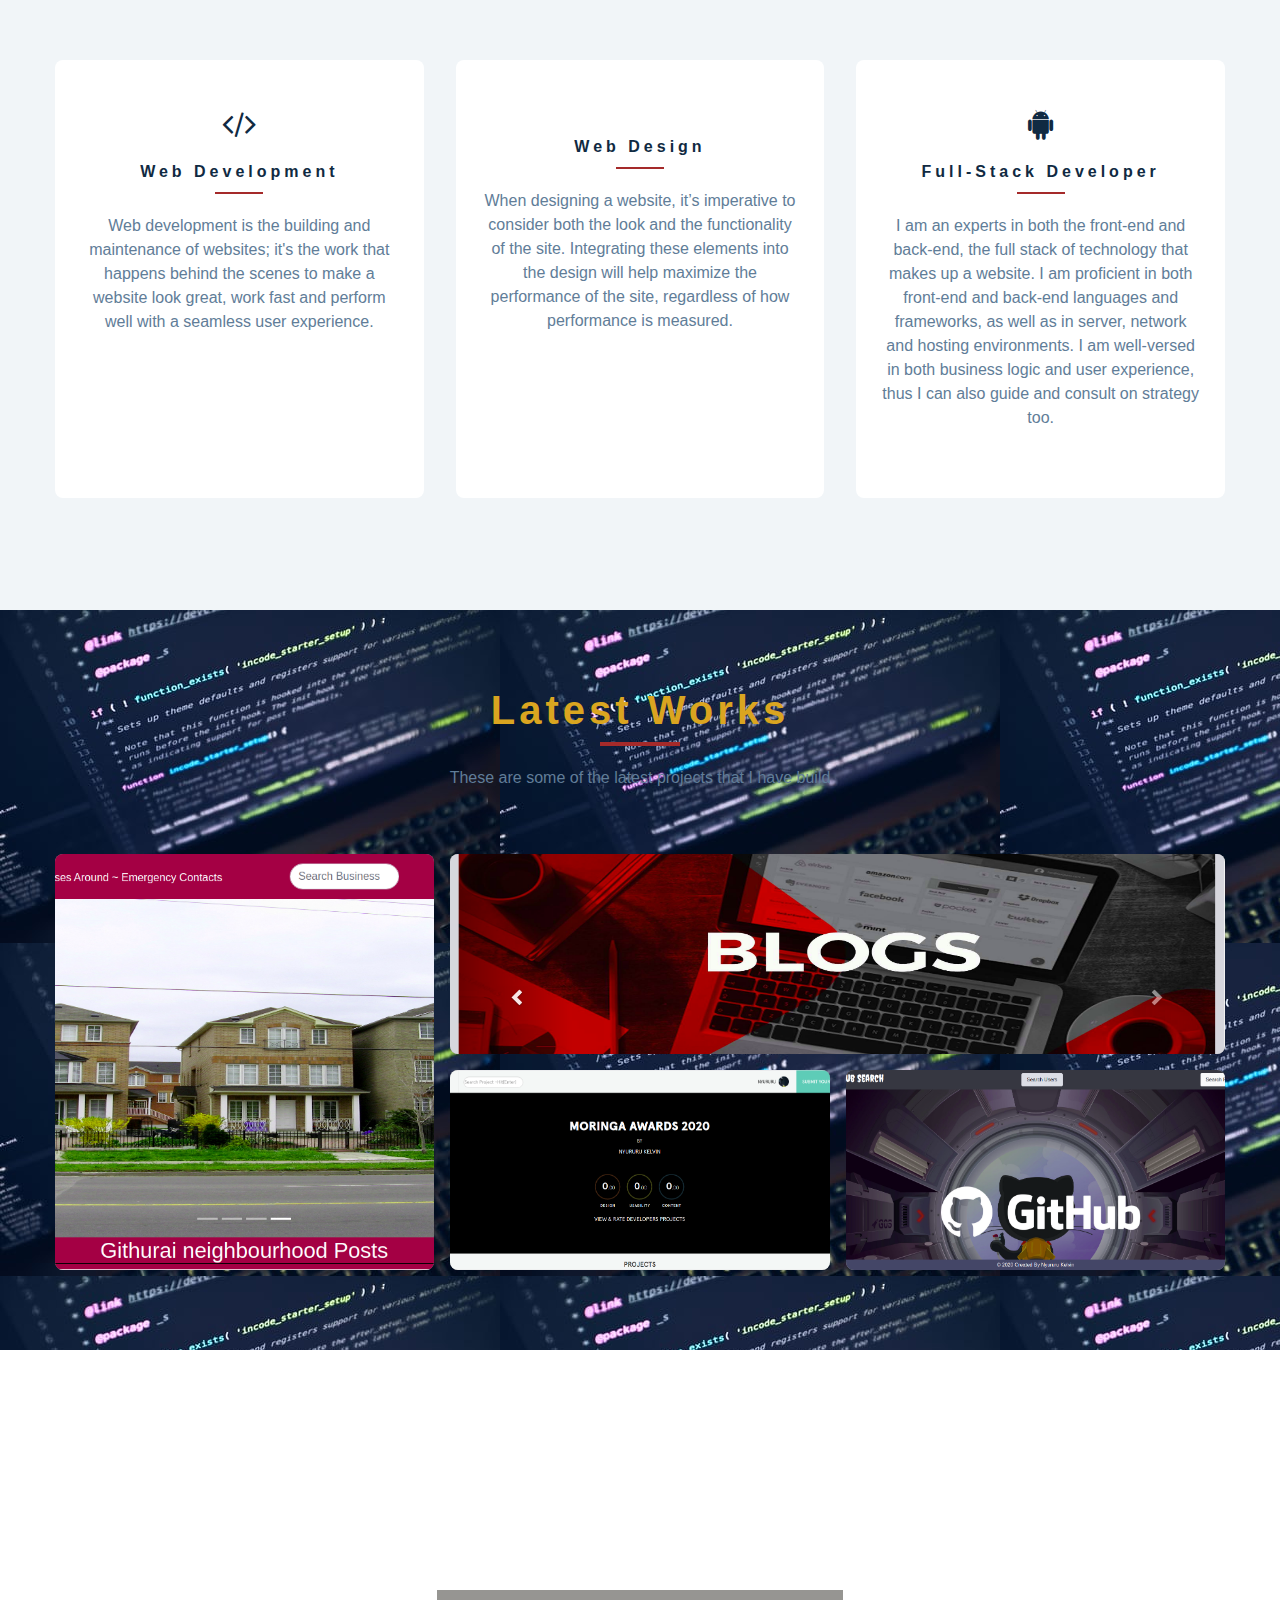
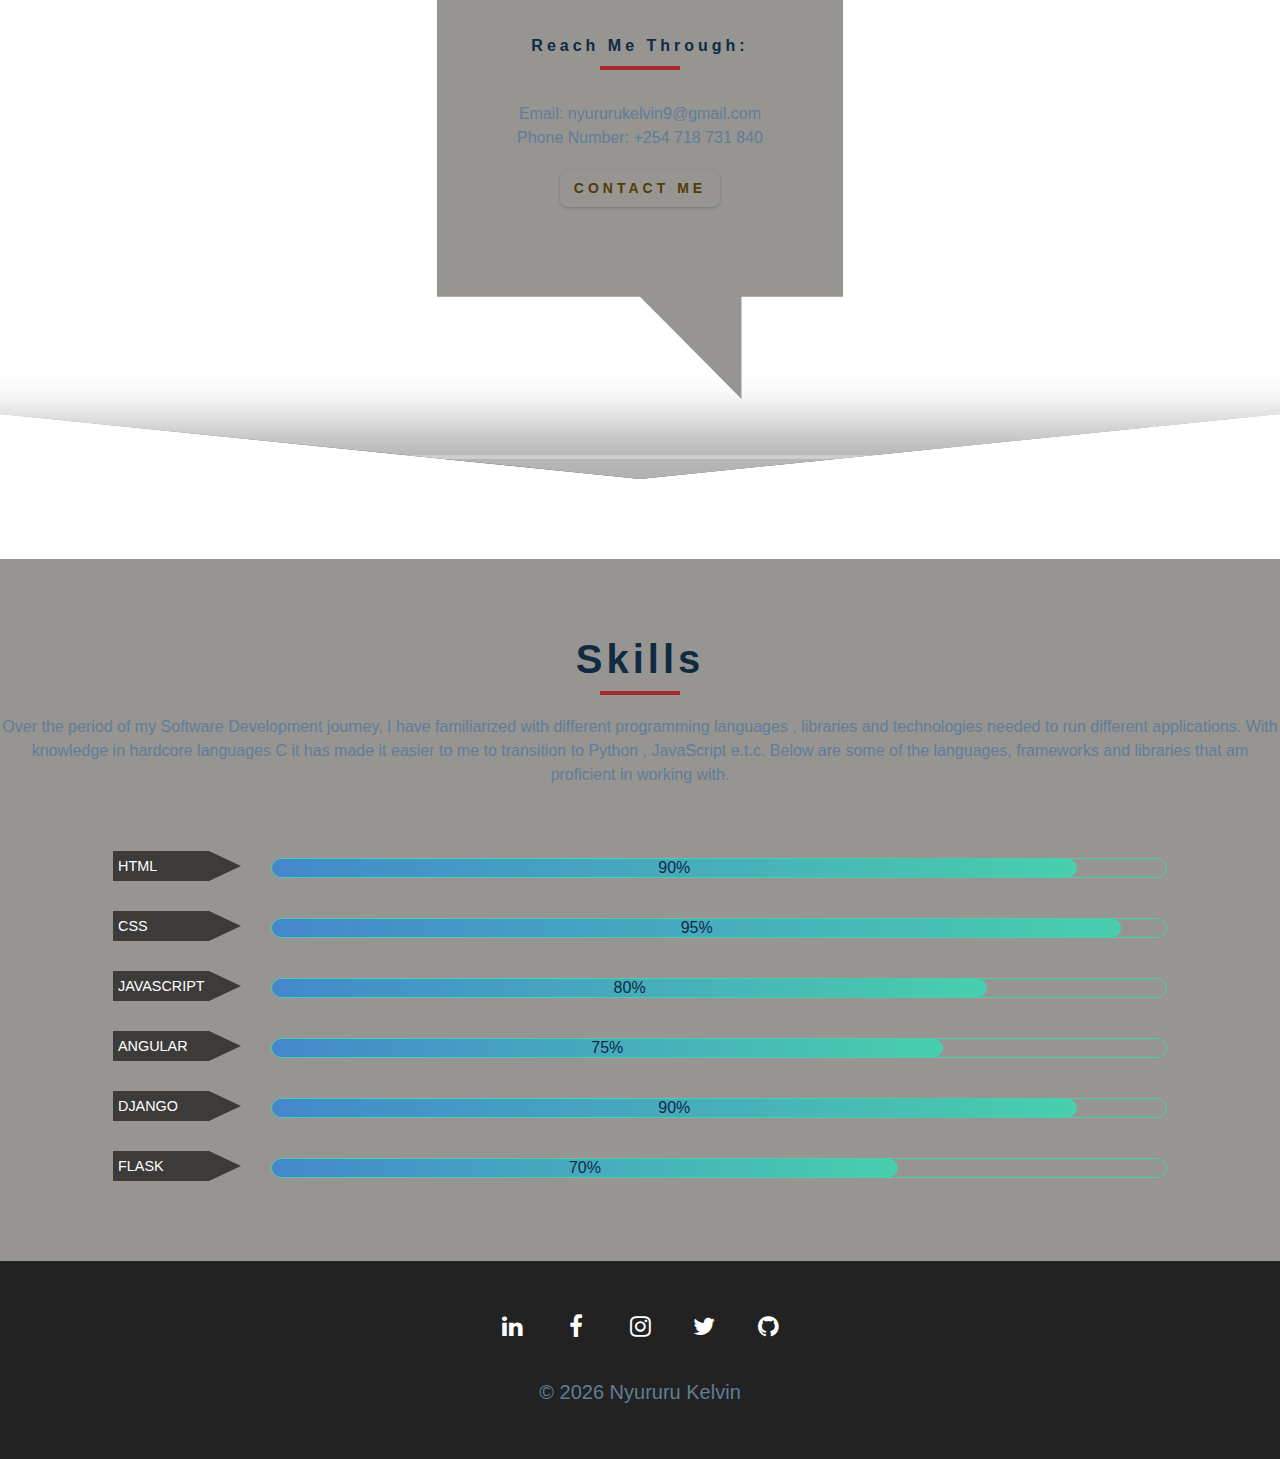
==== commit e2ea38f5: "my commit add projects" ====
--- a/index.html
+++ b/index.html
@@ -214,7 +214,7 @@
         <a href="projects.html" class="project-1">
           <article class="project">
             <img
-              src="./images/project-1.jpeg"
+              src="images/neigh.png"
               alt="single project"
               class="project-img"
             />
@@ -229,12 +229,12 @@
         <a href="projects.html" class="project-2">
           <article class="project">
             <img
-              src="./images/project-2.jpeg"
+              src="images/blogs.png"
               alt="single project"
               class="project-img"
             />
             <div class="project-info">
-              <h4>Blogging website</h4>
+              <h4>Blogs website</h4>
               <p>Moringa School</p>
             </div>
           </article>
@@ -243,12 +243,12 @@
         <a href="projects.html" class="project-3">
           <article class="project">
             <img
-              src="./images/pizzaworld.png"
+              src="images/awards.png"
               alt="single project"
               class="project-img"
             />
             <div class="project-info">
-              <h4>Pizza-world</h4>
+              <h4>Awards</h4>
               <p>Moringa School</p>
             </div>
           </article>
@@ -257,12 +257,12 @@
         <a href="projects.html" class="project-4">
           <article class="project">
             <img
-              src="./images/project-4.jpeg"
+              src="images/git.png"
               alt="single project"
               class="project-img"
             />
             <div class="project-info">
-              <h4>GitTracker</h4>
+              <h4>Github Search</h4>
               <p>Moringa School</p>
             </div>
           </article>
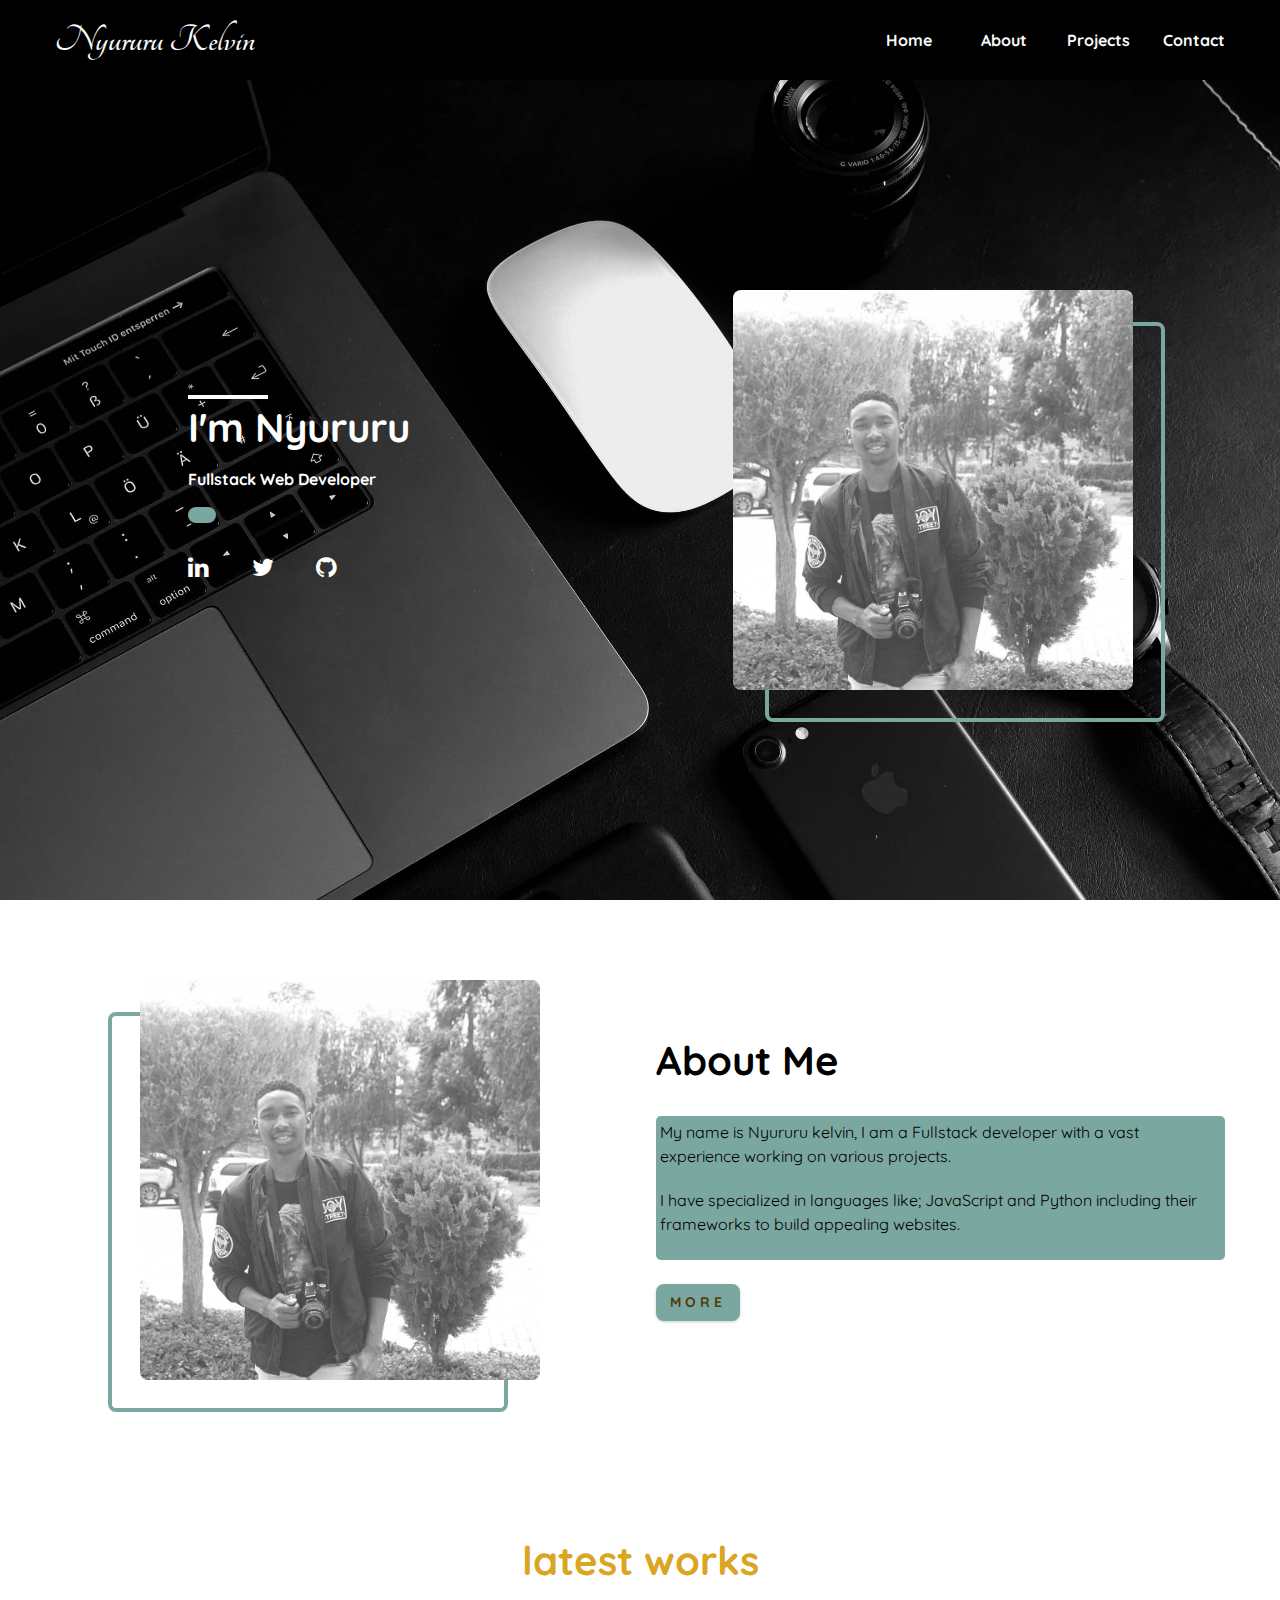
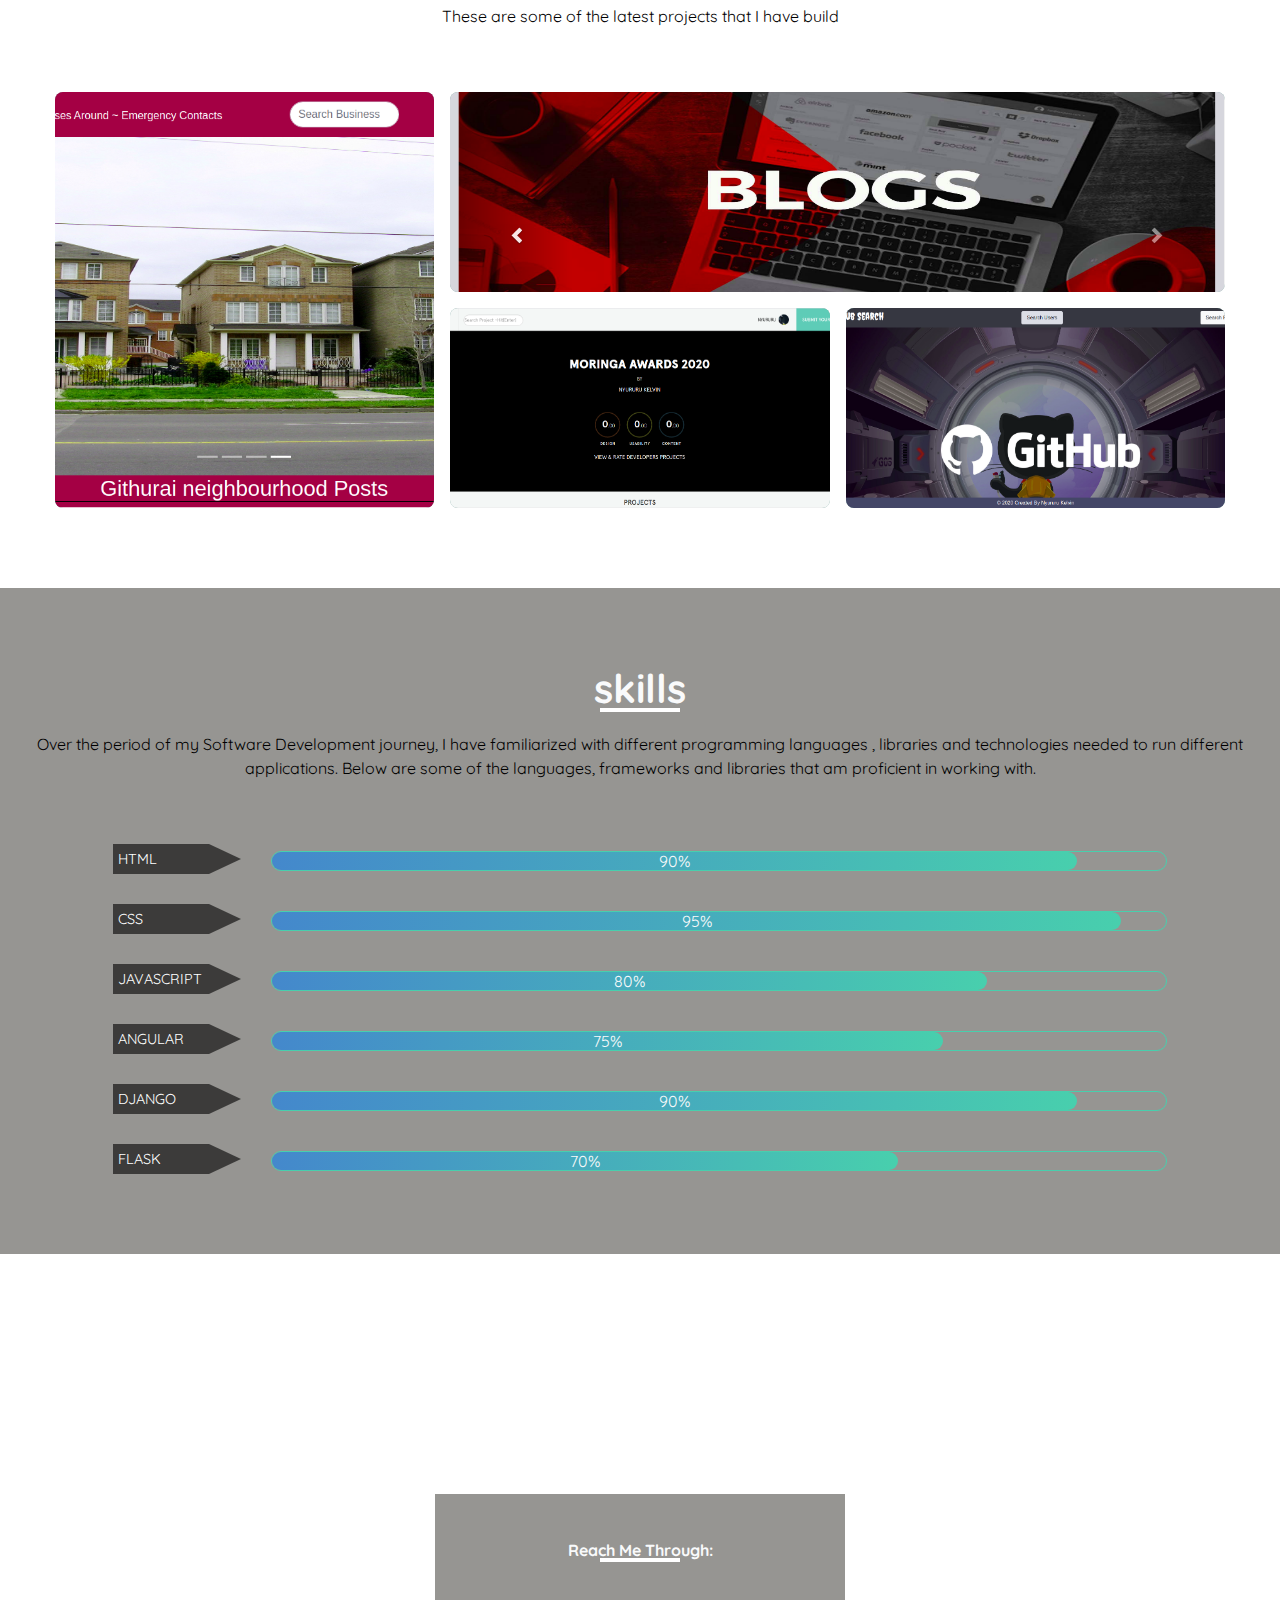
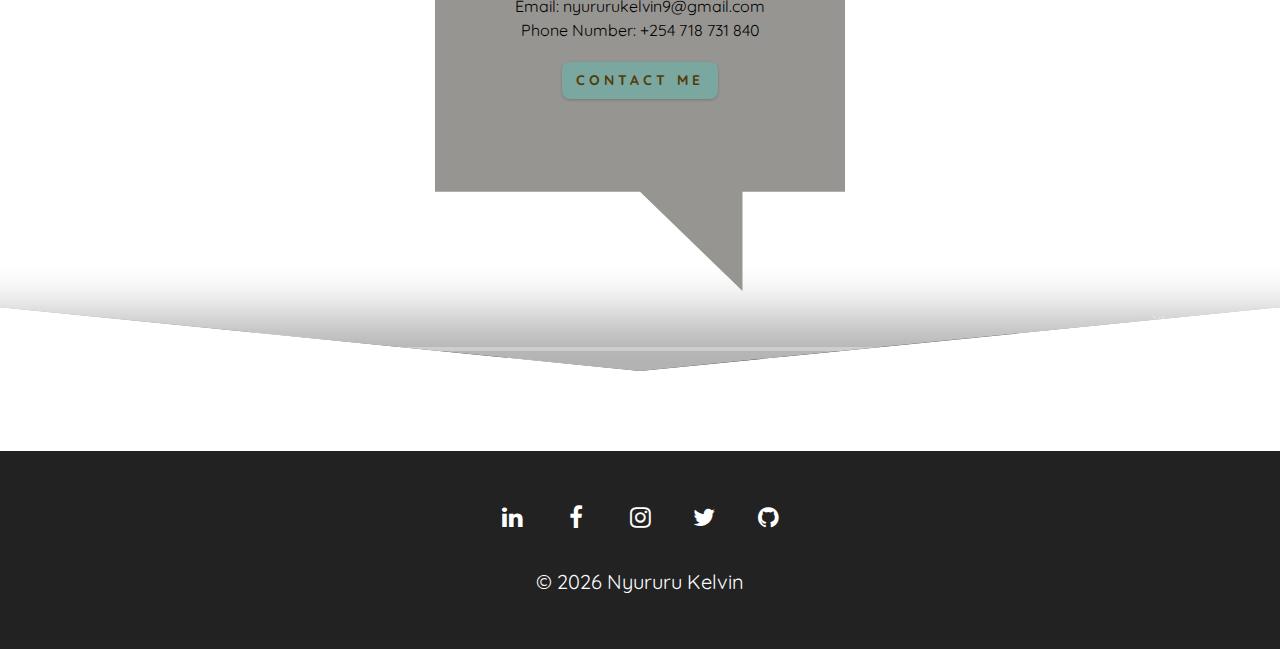
==== commit 04ededa5: "my commit add code" ====
--- a/index.html
+++ b/index.html
@@ -19,7 +19,7 @@
       <div class="nav-center">
         <!-- nav header -->
         <div class="nav-header">
-          <h3 style="font-family: 'Tangerine', cursive;">Nyururu Kelvin</h3>
+          <h2 style="font-family: 'Tangerine', cursive;">Nyururu Kelvin</h2>
           <button class="nav-btn" id="nav-btn">
             <i class="fas fa-bars"></i>
           </button>
@@ -46,7 +46,7 @@
     <aside class="sidebar" id="sidebar" style="background-image: url(https://images.unsplash.com/photo-1555298305-f64672c34821?ixlib=rb-1.2.1&auto=format&fit=crop&w=1350&q=80);" >
       <div>
         <button class="close-btn" id="close-btn">
-          <i class="fas fa-times"></i>
+          <i class="fa fa-times"></i>
         </button>
         <!-- nav-links -->
         <ul class="sidebar-links">
@@ -80,7 +80,7 @@
             </a>
           </li>
           <li>
-            <a href="https://github.com/" class="social-icon">
+            <a href="https://github.com/NyururuKelvin" class="social-icon">
               <i class="fab fa-github"></i>
             </a>
           </li>
@@ -89,22 +89,22 @@
     </aside>
     <!-- end of sidebar -->
     <!-- header -->
-    <header class="hero" style="background-image: url(./images/bg.jpeg);" >
+    <header class="hero" style="background-image: url(./images/oliver-pecker-HONJP8DyiSM-unsplash.jpg);" >
       <div class="section-center hero-center">
         <article class="hero-info">
           <div class="underline"></div>
-          <h2 style="color: white;" >i'm Nyururu</h2>
+          <h2 style="color: white;" >I'm Nyururu</h2> <br>
           <h4>Fullstack Web Developer</h4>
           <a href="contact.html" class="btn hero-btn"></a>
           <!-- social icons -->
           <ul class="social-icons hero-icons" style="margin-top: 20px;" >
             <li>
-              <a href="https://www.linkedin.com/in/" class="social-icon">
+              <a href="https://www.linkedin.com/in/kelvin-nyururu-9b2457158/" class="social-icon">
                 <i class="fa fa-linkedin" style="color:white;"></i>
               </a>
             </li>
             <li>
-              <a href="https://twitter.com/" class="social-icon">
+              <a href="https://twitter.com/nyururukelvin9" class="social-icon">
                 <i class="fa fa-twitter" style="color:white;"></i>
               </a>
             </li>
@@ -116,7 +116,7 @@
           </ul>
         </article>
         <article class="hero-img">
-          <img src="images/71184611_1676295675836993_8290108448394182656_n.jpg" class="hero-photo" alt="Nyururu kelvin image" />
+          <img src="./images/71184611_1676295675836993_8290108448394182656_n.jpg" class="hero-photo" alt="Nyururu kelvin image" />
         </article>
       </div>
     </header>
@@ -126,16 +126,17 @@
       <div class="section-center about-center">
         <!-- about img -->
         <article class="about-img">
-          <img src="images/71184611_1676295675836993_8290108448394182656_n.jpg" class="hero-photo" alt="Nyururu kelvin image" />
+          <img src="./images/71184611_1676295675836993_8290108448394182656_n.jpg" class="hero-photo" alt="Nyururu kelvin image" />
         </article>
         <!-- about info -->
         <article class="about-info">
           <!-- section title -->
           <div class="section-title about-title">
-            <h2>about</h2>
+            <h2 style="color: black;">About Me</h2>
             <div class="underline"></div>
           </div>
           <!--end of section title -->
+          <div class="abt">
           <p>
             My name is Nyururu kelvin, I am a Fullstack developer with a vast 
             experience working on various projects.
@@ -143,61 +144,16 @@
 
           </p>
           <p>
-            I specializes in using various programming languages like; Angular, JavaScript, and Python
-            to build great websites including E-Commerce websites, and customer facing APIs.
+            I have specialized in languages like;  JavaScript and Python including their frameworks
+            to build appealing websites.
           </p>
-          <a href="about.html" class="btn">about me</a>
+          </div> <br>
+          <a href="about.html" class="btn">More</a>
         </article>
       </div>
     </section>
     <!-- end of about -->
-    <!-- services -->
-    <section class="section bg-grey">
-      <!-- section title -->
-      <div class="section-title">
-        <h2>services</h2>
-        <div class="underline"></div>
-      </div>
-      <!--end of section title -->
-      <div class="services-center section-center">
-        <!-- single service -->
-        <article class="service">
-          <i class="fa fa-code service-icon"></i>
-          <h4>web development</h4>
-          <div class="underline"></div>
-          <p>
-            Web development is the building and maintenance of websites; 
-            it's the work that happens behind the scenes to make a website look great, 
-            work fast and perform well with a seamless user experience.
-          </p>
-        </article>
-        <!-- end of single service -->
-        <!-- single service -->
-        <article class="service">
-          <i class="fa fa-sketch service-icon"></i>
-          <h4>web design</h4>
-          <div class="underline"></div>
-          <p>
-            When designing a website, it’s imperative to consider both the look and the functionality of the site. 
-            Integrating these elements into the design will help maximize the performance of the site, regardless of how performance is measured.
-          </p>
-        </article>
-        <!-- end of single service -->
-        <!-- single service -->
-        <article class="service">
-          <i class="fa fa-android service-icon"></i>
-          <h4>Full-stack Developer</h4>
-          <div class="underline"></div>
-          <p>
-            I am an experts in both the front-end and back-end, the full stack of technology that makes up a website. 
-            I am proficient in both front-end and back-end languages and frameworks, as well as in server, network and hosting environments.
-            I am well-versed in both business logic and user experience, thus I can also guide and consult on strategy too.
-          </p>
-        </article>
-        <!-- end of single service -->
-      </div>
-    </section>
-    <!-- end of services -->
+    
     <!-- projects -->
     <section class="section projects" style="background-image: url(images/bg2.jpeg);" >
       <!-- section title -->
@@ -214,7 +170,7 @@
         <a href="projects.html" class="project-1">
           <article class="project">
             <img
-              src="images/neigh.png"
+              src="./images/neigh.png"
               alt="single project"
               class="project-img"
             />
@@ -229,7 +185,7 @@
         <a href="projects.html" class="project-2">
           <article class="project">
             <img
-              src="images/blogs.png"
+              src="./images/blogs.png"
               alt="single project"
               class="project-img"
             />
@@ -243,7 +199,7 @@
         <a href="projects.html" class="project-3">
           <article class="project">
             <img
-              src="images/awards.png"
+              src="./images/awards.png"
               alt="single project"
               class="project-img"
             />
@@ -257,7 +213,7 @@
         <a href="projects.html" class="project-4">
           <article class="project">
             <img
-              src="images/git.png"
+              src="./images/git.png"
               alt="single project"
               class="project-img"
             />
@@ -271,6 +227,69 @@
       </div>
     </section>
     <!-- end of projects -->
+<!-- skills -->
+<section class="section skills">
+  <!-- section title -->
+  <div class="section-title">
+    <h2>skills</h2>
+    <div class="underline"></div>
+    <p>Over the period of my Software Development journey, I have familiarized with different programming languages , libraries and technologies needed to run different applications. Below are some of the languages, frameworks and libraries that am proficient in working with.</p>
+  </div>
+  <!--end of section title -->
+  <div class="container">
+    <div class="html">
+      <div class="tag-html">
+          <p>HTML</p>
+      </div>
+      <div class="progressbar">
+          <div class="bar-progress" data-done="90">90%</div>
+      </div>
+    </div>
+  <div class="html">
+      <div class="tag-css">
+          <p>CSS</p>
+      </div>
+      <div class="progressbar">
+          <div class="bar-progress" data-done="95">95%</div>
+      </div>
+  </div>
+  <div class="html">
+      <div class="tag-javascript">
+          <p>JAVASCRIPT</p>
+      </div>
+      <div class="progressbar">
+          <div class="bar-progress" data-done="80">80%</div>
+      </div>
+  </div>
+  <div class="html">
+      <div class="tag-angular">
+          <p>ANGULAR</p>
+      </div>
+      <div class="progressbar">
+          <div class="bar-progress" data-done="75">75%</div>
+      </div>
+  </div>
+  <div class="html">
+      <div class="tag-django">
+          <p>DJANGO</p>
+      </div>
+      <div class="progressbar">
+          <div class="bar-progress" data-done="90">90%</div>
+      </div>
+  </div>
+  <div class="html">
+      <div class="tag-flask">
+          <p>FLASK</p>
+      </div>
+      <div class="progressbar">
+          <div class="bar-progress" data-done="70">70%</div>
+      </div>
+  </div>
+</div>
+
+</div>
+<!-- end of skills -->
+
     <!-- connect -->
     <section class="connect">
       <video
@@ -299,101 +318,39 @@
       </div>
     </section>
     <!-- end of connect -->
-    <!-- skills -->
-    <section class="section skills">
-      <!-- section title -->
-      <div class="section-title">
-        <h2>skills</h2>
-        <div class="underline"></div>
-        <p>Over the period of my Software Development journey, I have familiarized with different programming languages , libraries and technologies needed to run different applications. With knowledge in hardcore languages C it has made it easier to me to transition to Python , JavaScript e.t.c. Below are some of the languages, frameworks and libraries that am proficient in working with.</p>
-      </div>
-      <!--end of section title -->
-      <div class="container">
-        <div class="html">
-          <div class="tag-html">
-              <p>HTML</p>
-          </div>
-          <div class="progressbar">
-              <div class="bar-progress" data-done="90">90%</div>
-          </div>
-        </div>
-      <div class="html">
-          <div class="tag-css">
-              <p>CSS</p>
-          </div>
-          <div class="progressbar">
-              <div class="bar-progress" data-done="95">95%</div>
-          </div>
-      </div>
-      <div class="html">
-          <div class="tag-javascript">
-              <p>JAVASCRIPT</p>
-          </div>
-          <div class="progressbar">
-              <div class="bar-progress" data-done="80">80%</div>
-          </div>
-      </div>
-      <div class="html">
-          <div class="tag-angular">
-              <p>ANGULAR</p>
-          </div>
-          <div class="progressbar">
-              <div class="bar-progress" data-done="75">75%</div>
-          </div>
-      </div>
-      <div class="html">
-          <div class="tag-django">
-              <p>DJANGO</p>
-          </div>
-          <div class="progressbar">
-              <div class="bar-progress" data-done="90">90%</div>
-          </div>
-      </div>
-      <div class="html">
-          <div class="tag-flask">
-              <p>FLASK</p>
-          </div>
-          <div class="progressbar">
-              <div class="bar-progress" data-done="70">70%</div>
-          </div>
-      </div>
-    </div>
-
-    </div>
-    <!-- end of skills -->
-  
+    
     <!-- footer -->
     <footer class="footer">
       <!-- social icons -->
       <ul class="social-icons">
         <li>
-          <a href="https://www.linkedin.com/in/" class="social-icon">
+          <a href="https://www.linkedin.com/in/kelvin-nyururu-9b2457158/" class="social-icon">
             <i class="fa fa-linkedin" style="color:white;"></i>
           </a>
         </li>
         <li>
-          <a href="https://www.linkedin.com/in/" class="social-icon">
+          <a href="" class="social-icon">
             <i class="fa fa-facebook" style="color:white;"></i>
           </a>
         </li>
         <li>
-          <a href="https://www.linkedin.com/in/" class="social-icon">
+          <a href="" class="social-icon">
             <i class="fa fa-instagram" style="color:white;"></i>
           </a>
         </li>
         <li>
-          <a href="https://twitter.com/" class="social-icon">
+          <a href="https://twitter.com/nyururukelvin9" class="social-icon">
             <i class="fa fa-twitter" style="color:white;"></i>
           </a>
         </li>
         <li>
-          <a href="https://github.com/" class="social-icon">
+          <a href="https://github.com/NyururuKelvin" class="social-icon">
             <i class="fa fa-github" style="color:white;"></i>
           </a>
         </li>
       </ul>
 
-      <p>&copy; <span id="date"></span> Nyururu kelvin</p>
+      <p class="ny">&copy; <span id="date"></span> Nyururu kelvin</p>
     </footer>
     <script src="./js/app.js"></script>
   </body>
--- a/css/styles.css
+++ b/css/styles.css
@@ -1,7 +1,7 @@
-@import url('https://fonts.googleapis.com/css2?family=Dancing+Script&display=swap');
+@import url('https://fonts.googleapis.com/css2?family=Quicksand:wght@300&display=swap');
 
 body {
-  font-family: 'Dancing Script', cursive;
+  font-family: 'Quicksand', sans-serif;
   overflow-x: hidden;
 }
 
@@ -21,7 +21,7 @@
   --clr-primary-3: hsl(43, 72%, 37%);
   --clr-primary-4: hsl(42, 63%, 48%);
   /* primary/main color */
-  --clr-primary-5: hsl(45, 2%, 58%);
+  --clr-primary-5: hsl(172, 20%, 57%);
   /* lighter shades of primary color */
   --clr-primary-6: hsl(45, 2%, 58%);
   --clr-primary-7: hsl(45, 2%, 58%);
@@ -29,20 +29,18 @@
   --clr-primary-9: hsl(45, 2%, 58%);
   --clr-primary-10: hsl(45, 2%, 58%);
   /* darkest grey - used for headings */
-  --clr-grey-1: hsl(209, 61%, 16%);
-  --clr-grey-2: hsl(211, 39%, 23%);
-  --clr-grey-3: hsl(209, 34%, 30%);
-  --clr-grey-4: hsl(209, 28%, 39%);
+  --clr-grey-1: hsl(210, 25%, 98%);
+  --clr-grey-2: hsl(210, 25%, 98%);
+  --clr-grey-3: hsl(210, 25%, 98%);
+  --clr-grey-4: hsl(210, 25%, 98%);
   /* grey used for paragraphs */
-  --clr-grey-5: hsl(210, 22%, 49%);
-  --clr-grey-6: hsl(209, 23%, 60%);
+  --clr-grey-5: hsl(210, 40%, 98%);
+  --clr-grey-6: hsl(183, 22%, 67%);
   --clr-grey-7: hsl(211, 27%, 70%);
   --clr-grey-8: hsl(210, 31%, 80%);
   --clr-grey-9: hsl(212, 33%, 89%);
   --clr-grey-10: hsl(210, 36%, 96%);
   --clr-white: #fff;
-  --ff-primary: "Roboto", sans-serif;
-  --ff-secondary: "Open Sans", sans-serif;
   --transition: all 0.3s linear;
   --spacing: 0.25rem;
   --radius: 0.5rem;
@@ -64,7 +62,6 @@
   box-sizing: border-box;
 }
 body {
-  font-family: var(--ff-secondary);
   background: var(--clr-white);
   color: var(--clr-grey-1);
   line-height: 1.5;
@@ -81,31 +78,10 @@
   display: block;
 }
 
-h1,
-h2,
-h3,
-h4 {
-  letter-spacing: var(--spacing);
-  text-transform: capitalize;
-  line-height: 1.25;
-  margin-bottom: 0.75rem;
-  font-family: var(--ff-primary);
-}
-h1 {
-  font-size: 3rem;
-}
-h2 {
-  font-size: 2rem;
-}
-h3 {
-  font-size: 1.25rem;
-}
-h4 {
-  font-size: 0.875rem;
-}
+
 p {
   margin-bottom: 1.25rem;
-  color: var(--clr-grey-5);
+  color: black;
 }
 @media screen and (min-width: 800px) {
   h1 {
@@ -168,17 +144,23 @@
   }
 }
 /* added during recording */
+
 .underline {
   width: 5rem;
   height: 0.25rem;
   margin-bottom: 1.25rem;
-  background-color: brown;
+  background-color: white;
   margin-left: auto;
   margin-right: auto;
 }
 .section-title {
   margin-bottom: 4rem;
   text-align: center;
+}
+.abt {
+  background-color: hsl(172, 20%, 57%);
+  border-radius: 5px;
+  padding: 4px;
 }
 .bg-grey {
   background: var(--clr-grey-10);
@@ -221,7 +203,7 @@
 }
 @media screen and (min-width: 768px) {
   .nav {
-    background: var(--clr-primary-10);
+    background-color: black;
   }
   .nav-btn {
     display: none;
@@ -239,12 +221,11 @@
     text-transform: capitalize;
     color: var(--clr-grey-1);
     font-weight: bold;
-    letter-spacing: var(--spacing);
     -webkit-transition: var(--transition);
     transition: var(--transition);
   }
   .nav-links a:hover {
-    color: var(--clr-primary-5);
+    color: white;
   }
   .nav-center {
     display: grid;
@@ -259,7 +240,7 @@
   top: 0;
   left: 0;
   width: 100%;
-  background: var(--clr-white);
+  background-color: black;
   z-index: 2;
   box-shadow: var(--light-shadow);
 }
@@ -277,8 +258,6 @@
   background: var(--clr-grey-10);
   z-index: 4;
   display: grid;
-  /* align-items: center;
-  justify-content: center; */
   place-items: center;
   -webkit-transition: var(--transition);
   transition: var(--transition);
@@ -432,61 +411,7 @@
     align-self: center;
   }
 }
-/*
-=============== 
-Services
-===============
-*/
-/* bg-grey in globals */
-.service {
-  background: var(--clr-white);
-  padding: 3rem 1.5rem;
-  margin-bottom: 2rem;
-  border-radius: var(--radius);
-  text-align: center;
-  -webkit-transition: var(--transition);
-  transition: var(--transition);
-}
-.service-icon {
-  font-size: 2rem;
-  margin-bottom: 1.5rem;
-}
-.service .underline {
-  width: 3rem;
-  height: 0.12rem;
-  -webkit-transition: var(--transition);
-  transition: var(--transition);
-}
-.service p {
-  -webkit-transition: var(--transition);
-  transition: var(--transition);
-}
-.service:hover {
-  background: var(--clr-primary-5);
-  color: var(--clr-white);
-}
-.service:hover p {
-  color: var(--clr-white);
-}
-.service:hover .underline {
-  background: var(--clr-white);
-}
-@media screen and (min-width: 676px) {
-  .services-center {
-    display: grid;
-    grid-template-columns: 1fr 1fr;
-    -webkit-column-gap: 2rem;
-    -moz-column-gap: 2rem;
-    column-gap: 2rem;
-  }
-}
-@media screen and (min-width: 992px) {
-  .services-center {
-    grid-template-columns: 1fr 1fr 1fr;
-  }
-}
-/* talk about small screen 
-without grid different setup */
+
 /*
 =============== 
 Projects
@@ -598,7 +523,7 @@
 ===============
 */
 .connect {
-  min-height: 40vh;
+  min-height: 10vh;
   position: relative;
   padding: 10rem 0 5rem 0;
   margin: 5rem 0;
@@ -797,89 +722,7 @@
   -webkit-transform: translate(50%, -50%);
   transform: translate(50%, -50%);
 }
-/*
-=============== 
-Blog
-===============
-*/
-.blog {
-  background: var(--clr-grey-10);
-}
-.card {
-  height: 27rem;
-  position: relative;
-  /* talk later */
-  -webkit-perspective: 1500px;
-  perspective: 1500px;
-}
-.card-side {
-  -webkit-transition: all 2s linear;
-  transition: all 2s linear;
-  -webkit-backface-visibility: hidden;
-  backface-visibility: hidden;
-  position: absolute;
-  top: 0;
-  left: 0;
-  width: 100%;
-  height: 100%;
-  border-radius: var(--radius);
-  -webkit-transform: translate3d(0, 0, 0);
-  visibility: visible;
-}
-.card-front {
-  background: var(--clr-white);
-}
-.card-back {
-  background: var(--clr-primary-10);
-  -webkit-transform: rotateY(180deg);
-  transform: rotateY(180deg);
-  display: grid;
-  place-items: center;
-}
-.card:hover .card-front {
-  -webkit-transform: rotateY(-180deg);
-  transform: rotateY(-180deg);
-}
-.card:hover .card-back {
-  -webkit-transform: rotateY(0);
-  transform: rotateY(0);
-}
-/* rest of the styles */
-.card-info {
-  padding: 1rem 1.5rem;
-}
-.card-front img {
-  height: 13rem;
-  -o-object-fit: cover;
-  object-fit: cover;
-  border-top-left-radius: var(--radius);
-  border-top-right-radius: var(--radius);
-}
-.card-footer {
-  display: grid;
-  grid-template-columns: auto 1fr;
-  -webkit-box-align: center;
-  align-items: center;
-}
-.card-footer img {
-  width: 2rem;
-  height: 2rem;
-  -o-object-fit: cover;
-  object-fit: cover;
-  border-radius: 50%;
-}
-.card-footer p {
-  margin-bottom: 0;
-  text-transform: uppercase;
-  justify-self: end;
-  color: var(--clr-primary-5);
-  font-size: 0.85rem;
-}
-.blog-center {
-  display: grid;
-  grid-template-columns: repeat(auto-fill, minmax(330px, 1fr));
-  gap: 3rem 1rem;
-}
+
 /*
 =============== 
 Footer
@@ -969,6 +812,7 @@
 }
 .project-details {
   padding: 2rem 1.5rem;
+  color: black;
 }
 .project-footer {
   display: grid;
@@ -1041,4 +885,7 @@
   transition: 1s ease;
   text-align: center;
 
+}
+.ny{
+  color: white;
 }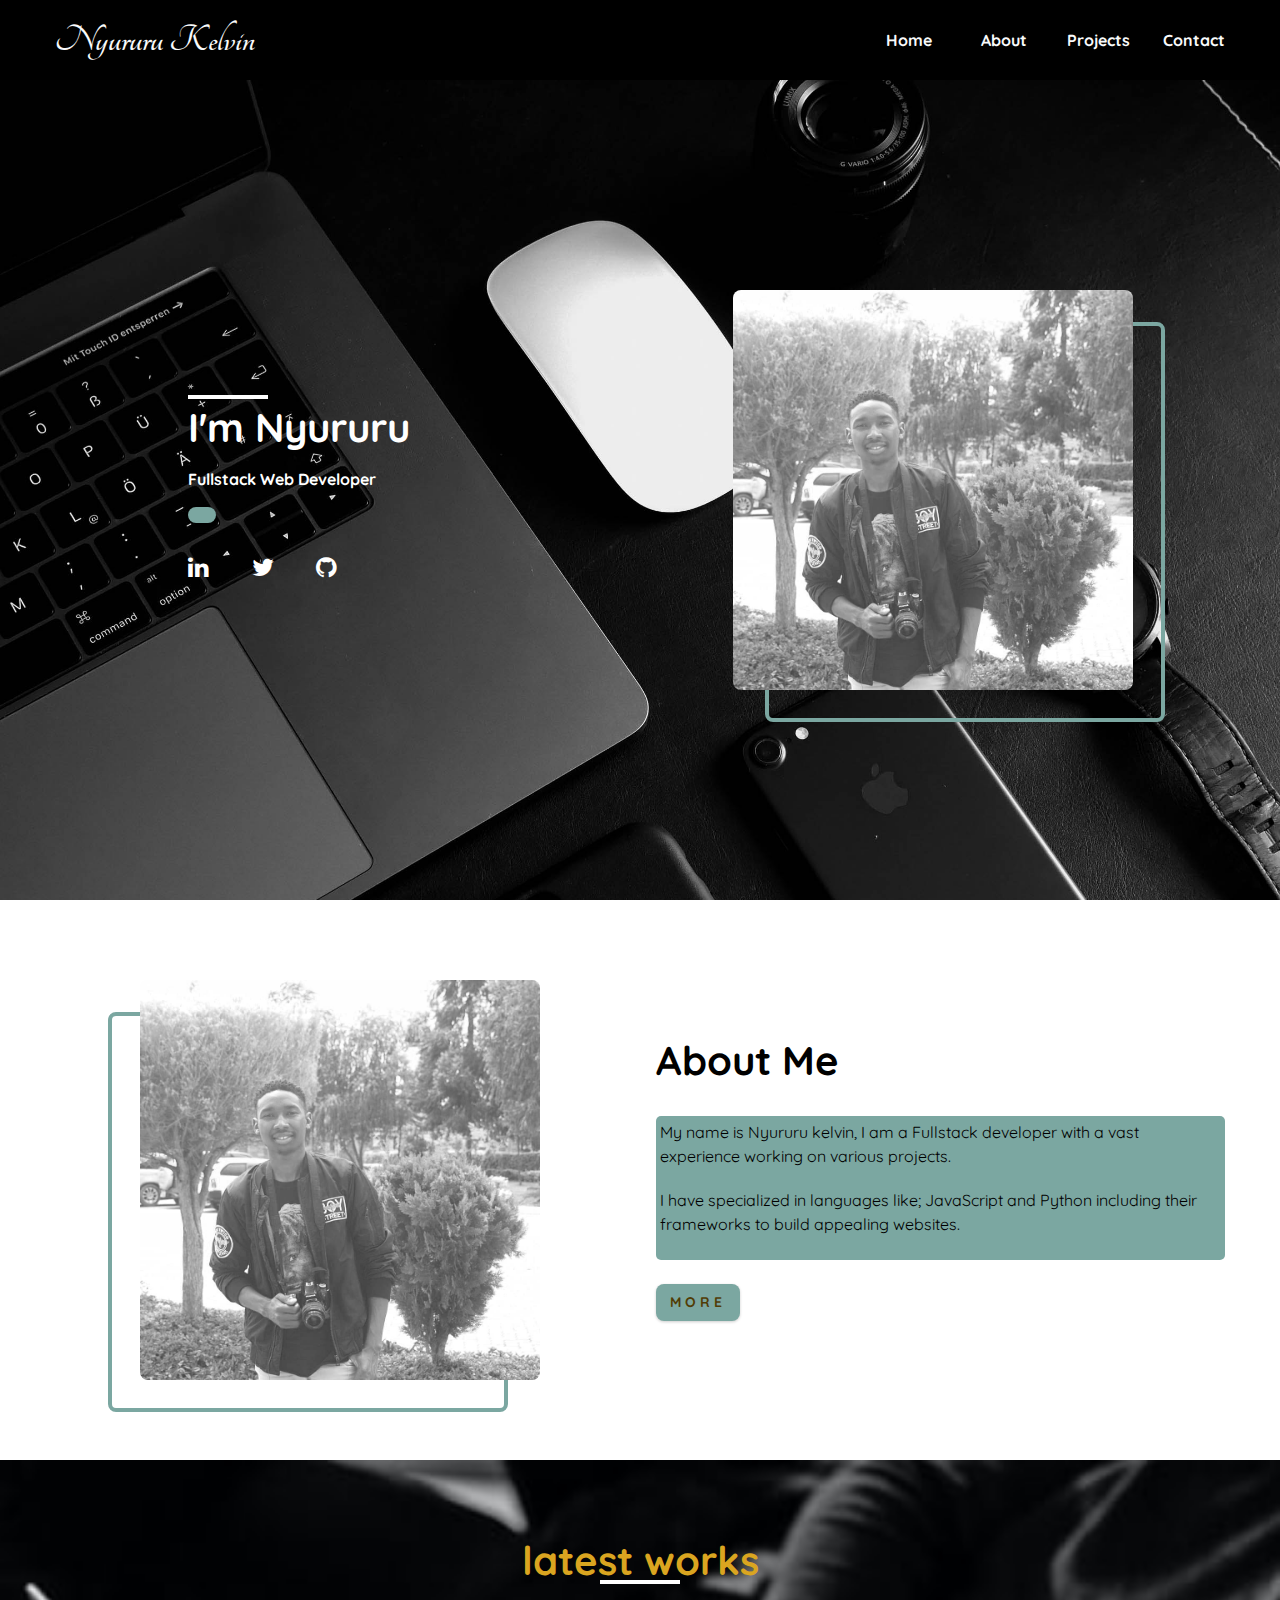
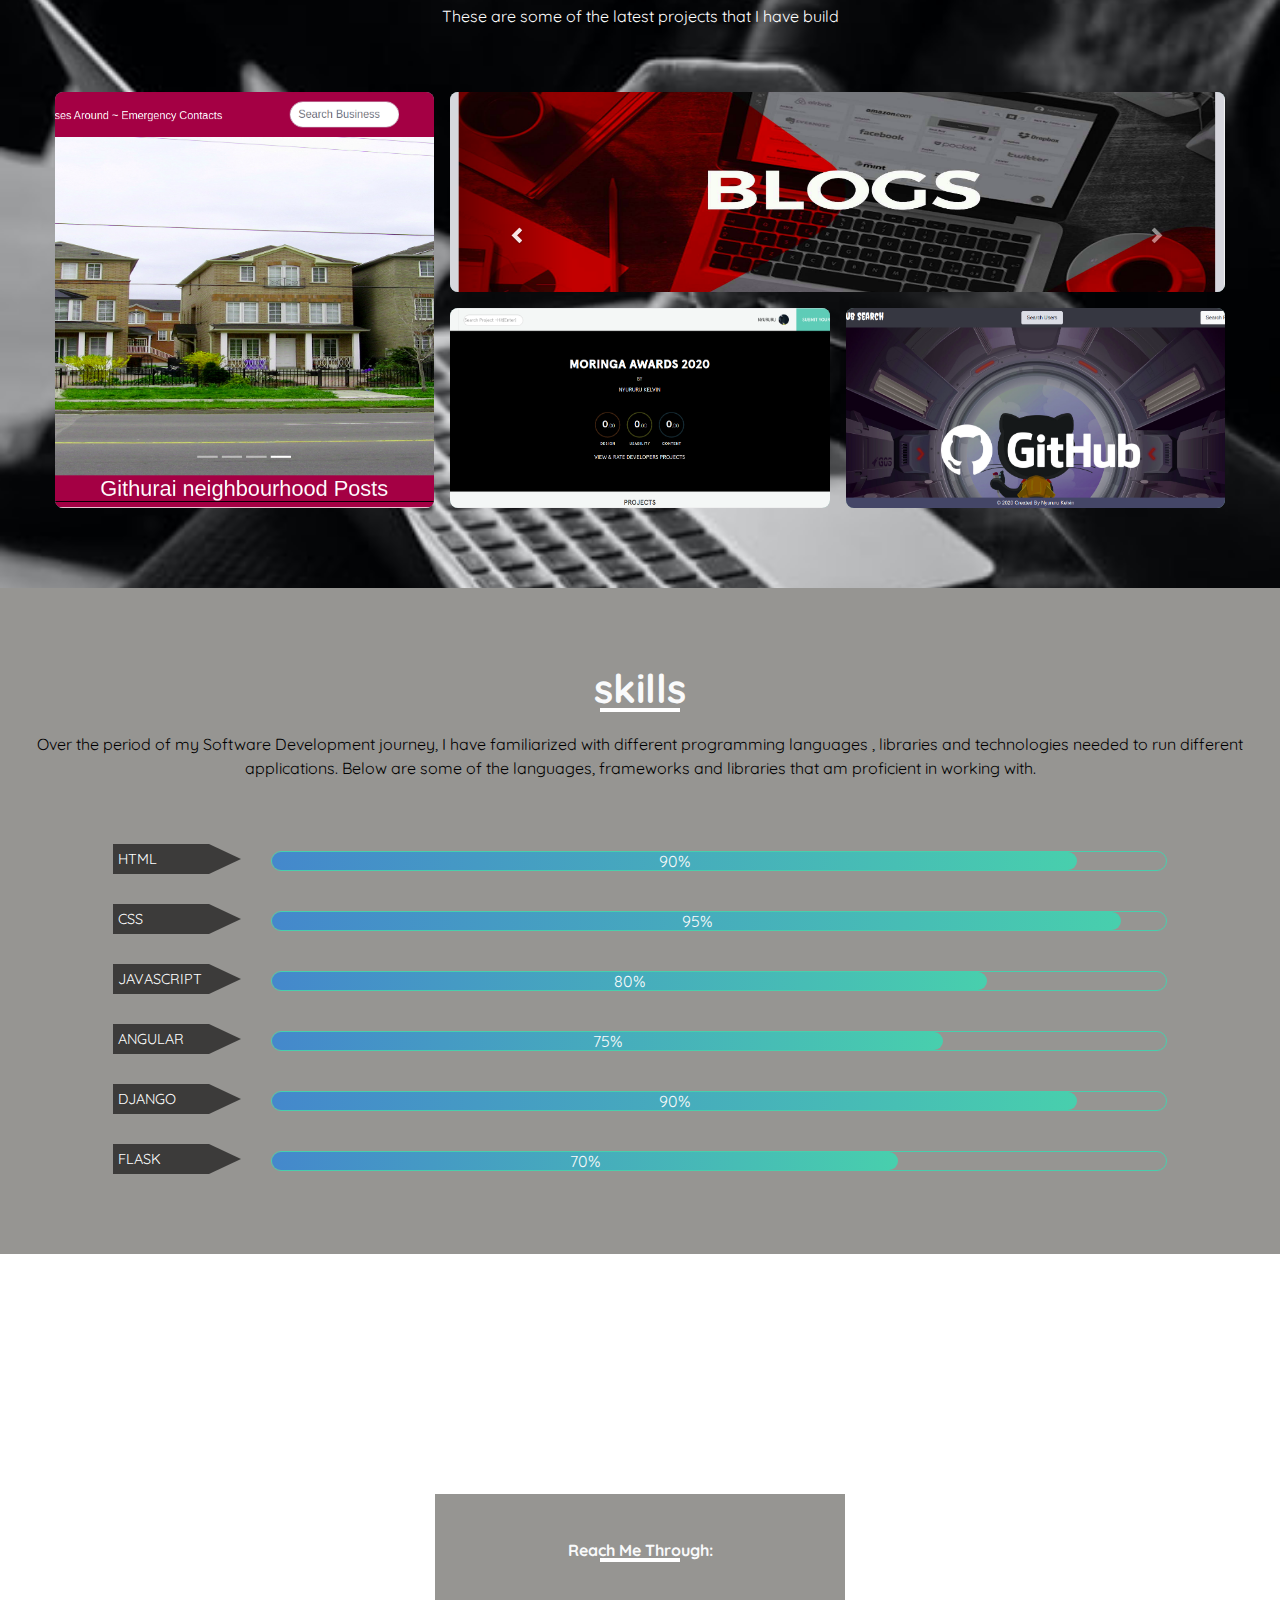
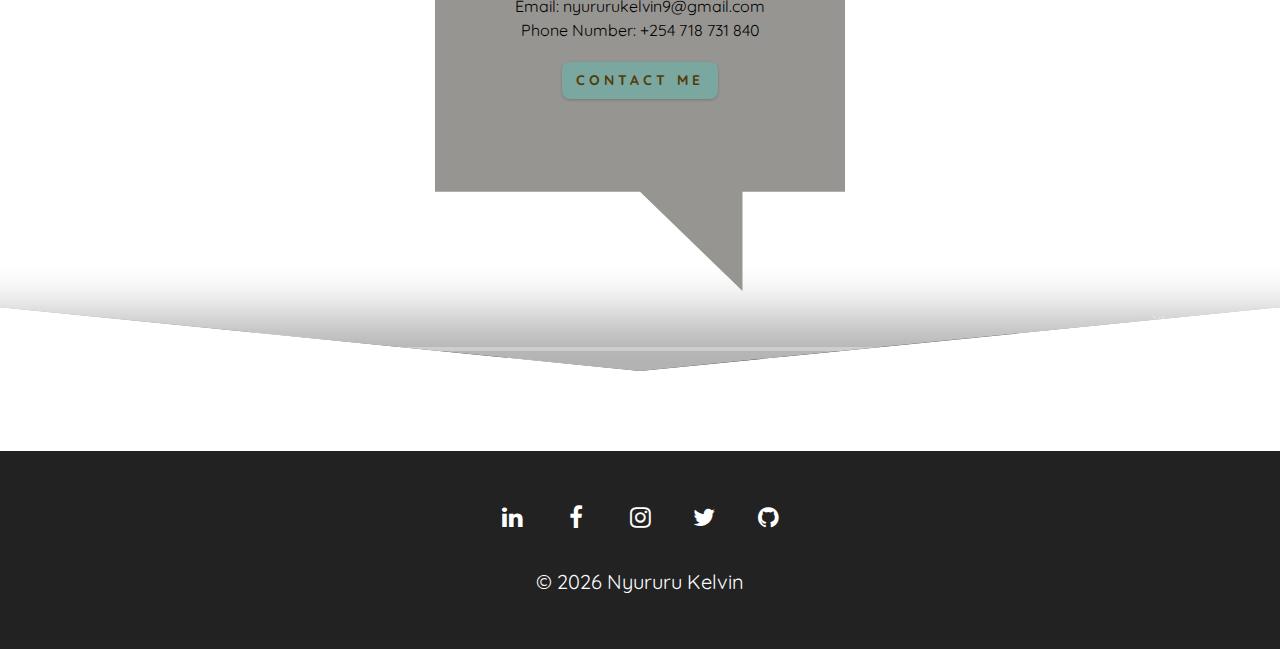
==== commit 5ff736c6: "my commit edit image" ====
--- a/index.html
+++ b/index.html
@@ -155,12 +155,12 @@
     <!-- end of about -->
     
     <!-- projects -->
-    <section class="section projects" style="background-image: url(images/bg2.jpeg);" >
+    <section class="section projects" style="background-image: url(./images/p.jpeg); background-repeat: no-repeat; background-size: cover;" >
       <!-- section title -->
       <div class="section-title">
         <h2 style="color: goldenrod;" >latest works</h2>
         <div class="underline"></div>
-        <p class="projects-text">
+        <p class="projects-text" style="color: white;">
           These are some of the latest projects that I have build
         </p>
       </div>
